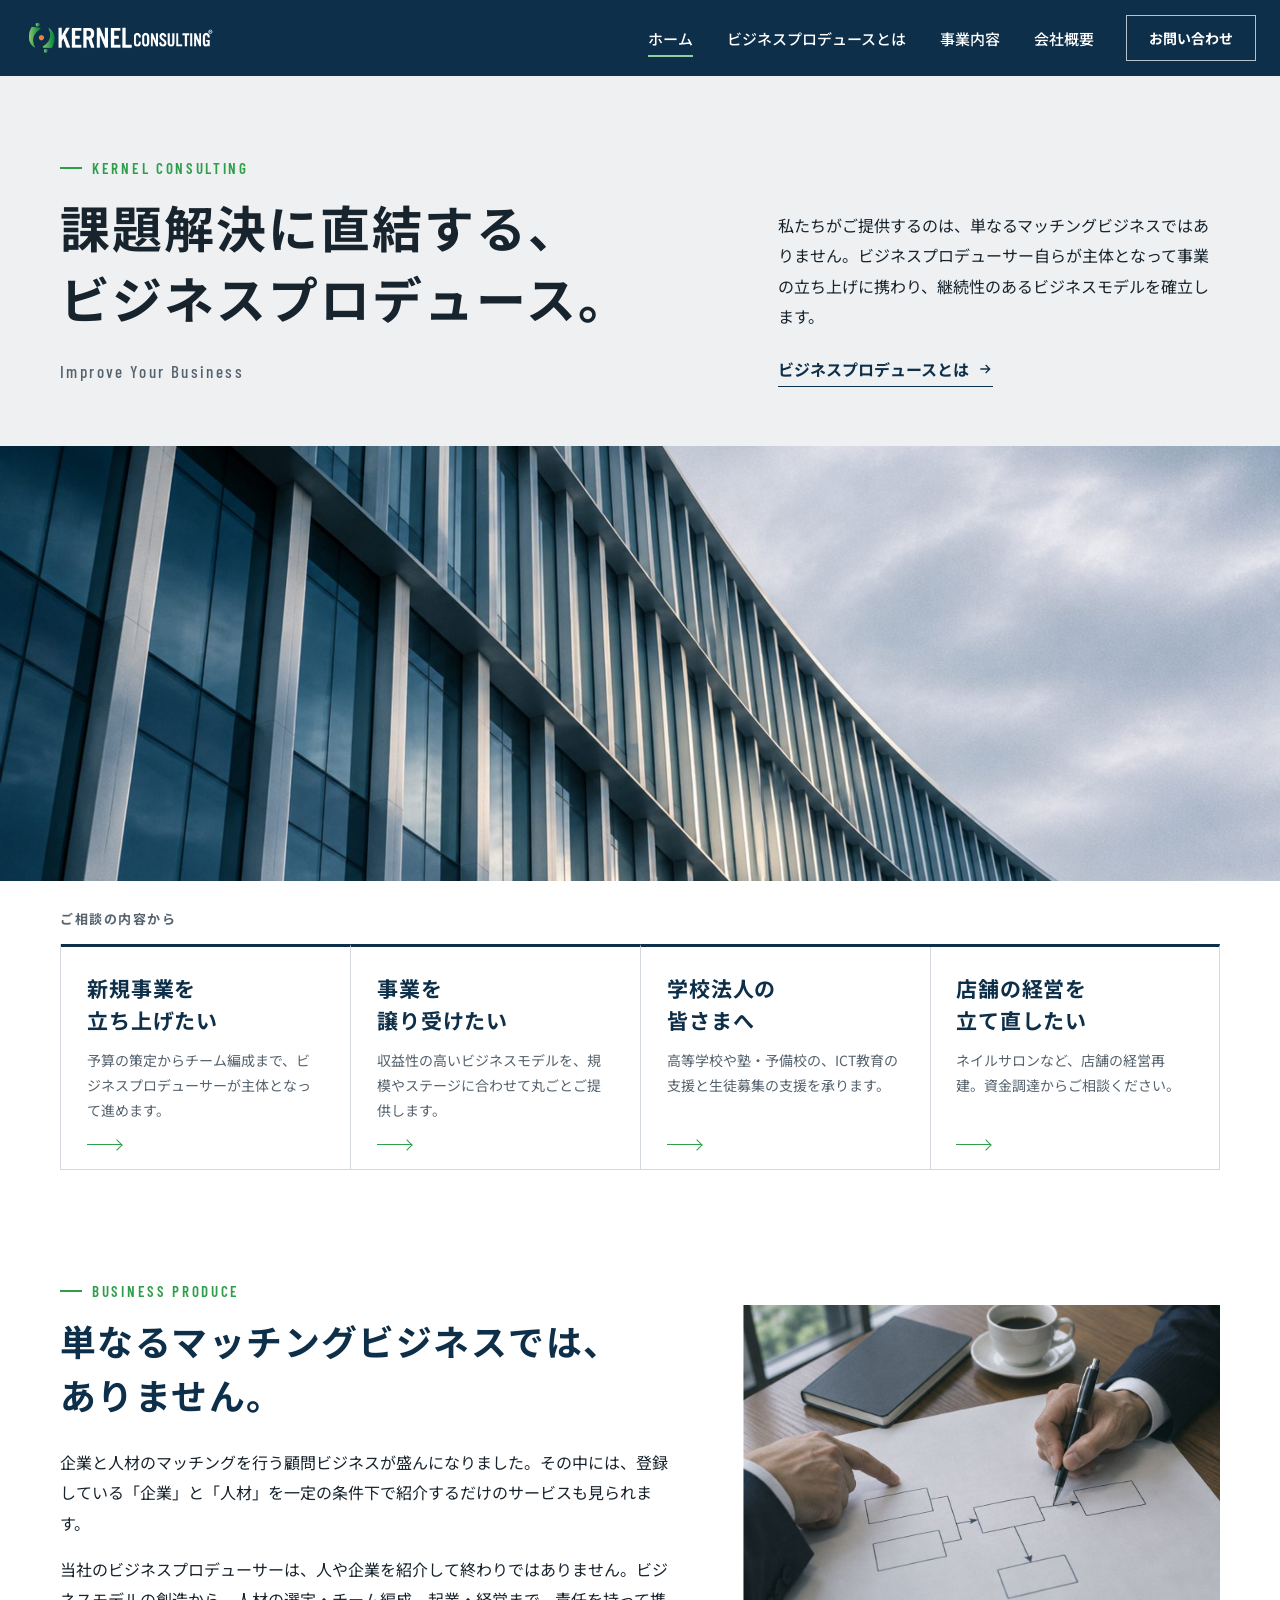
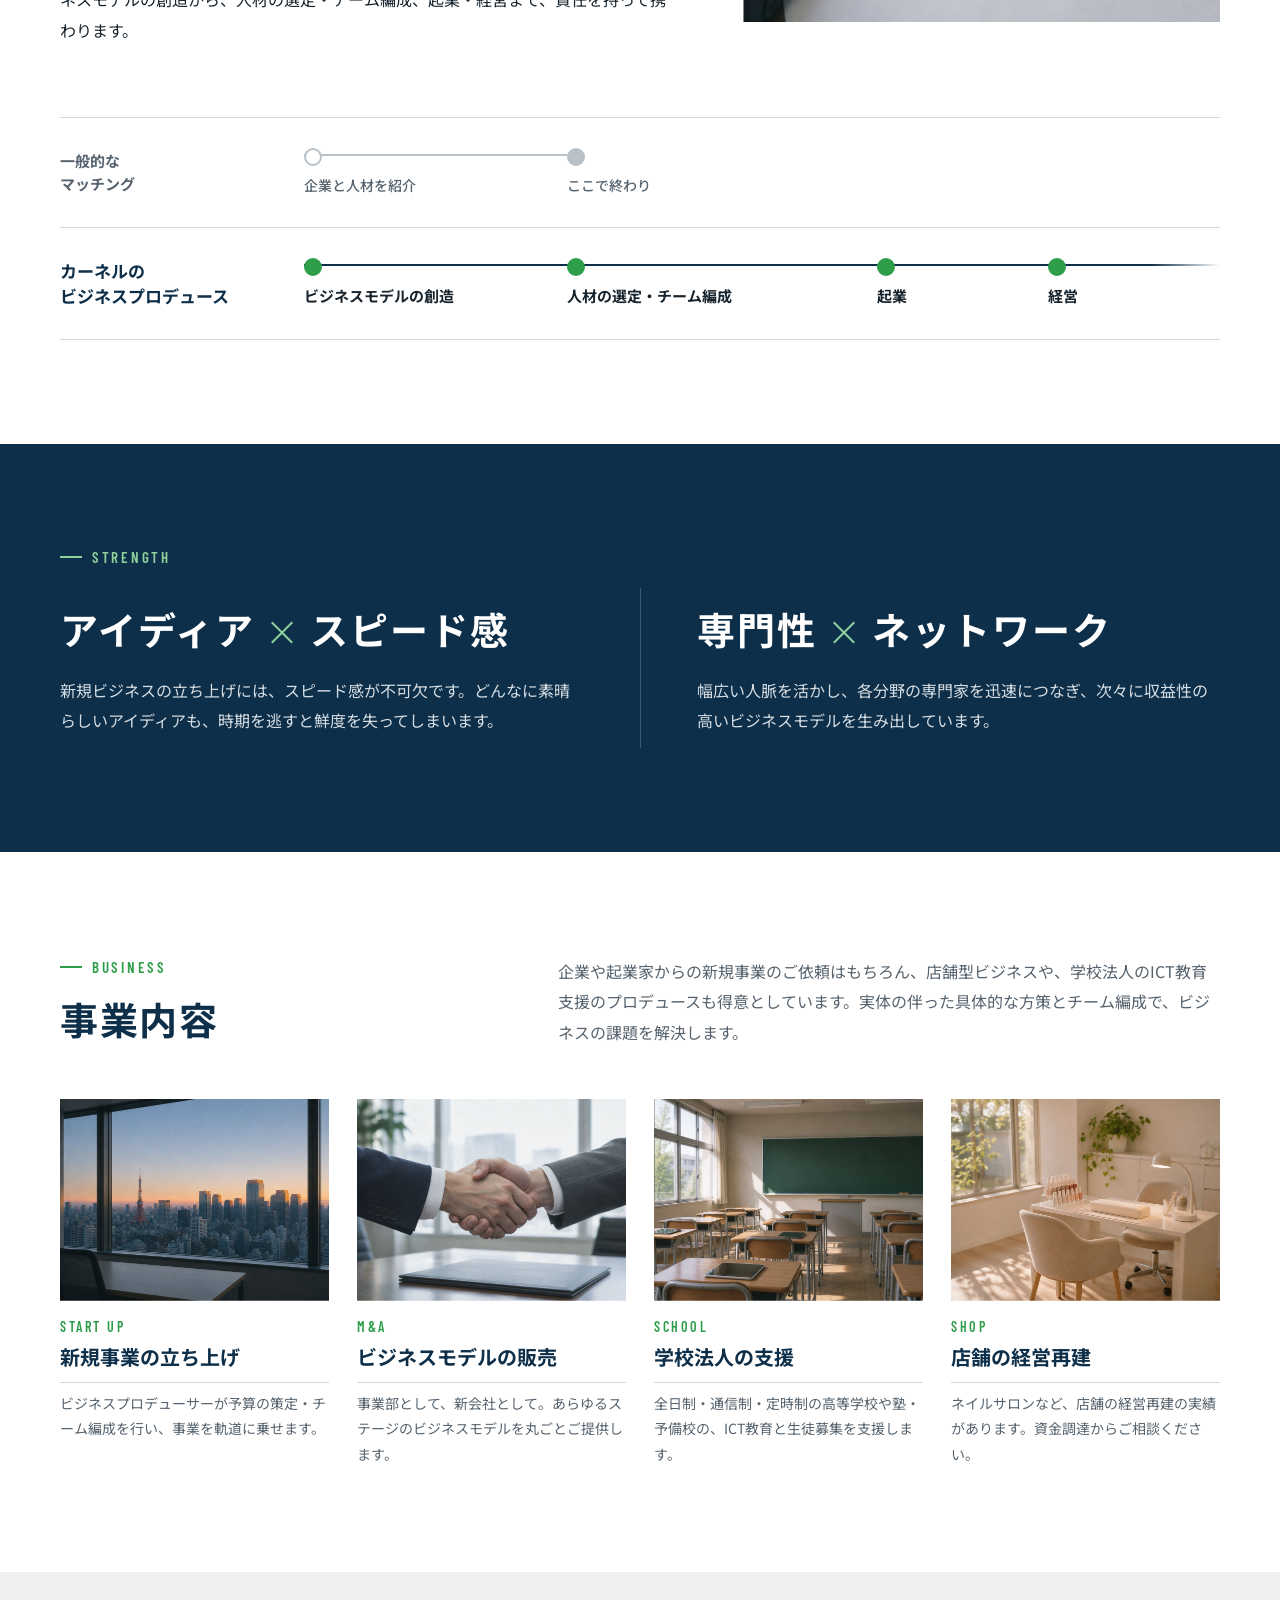
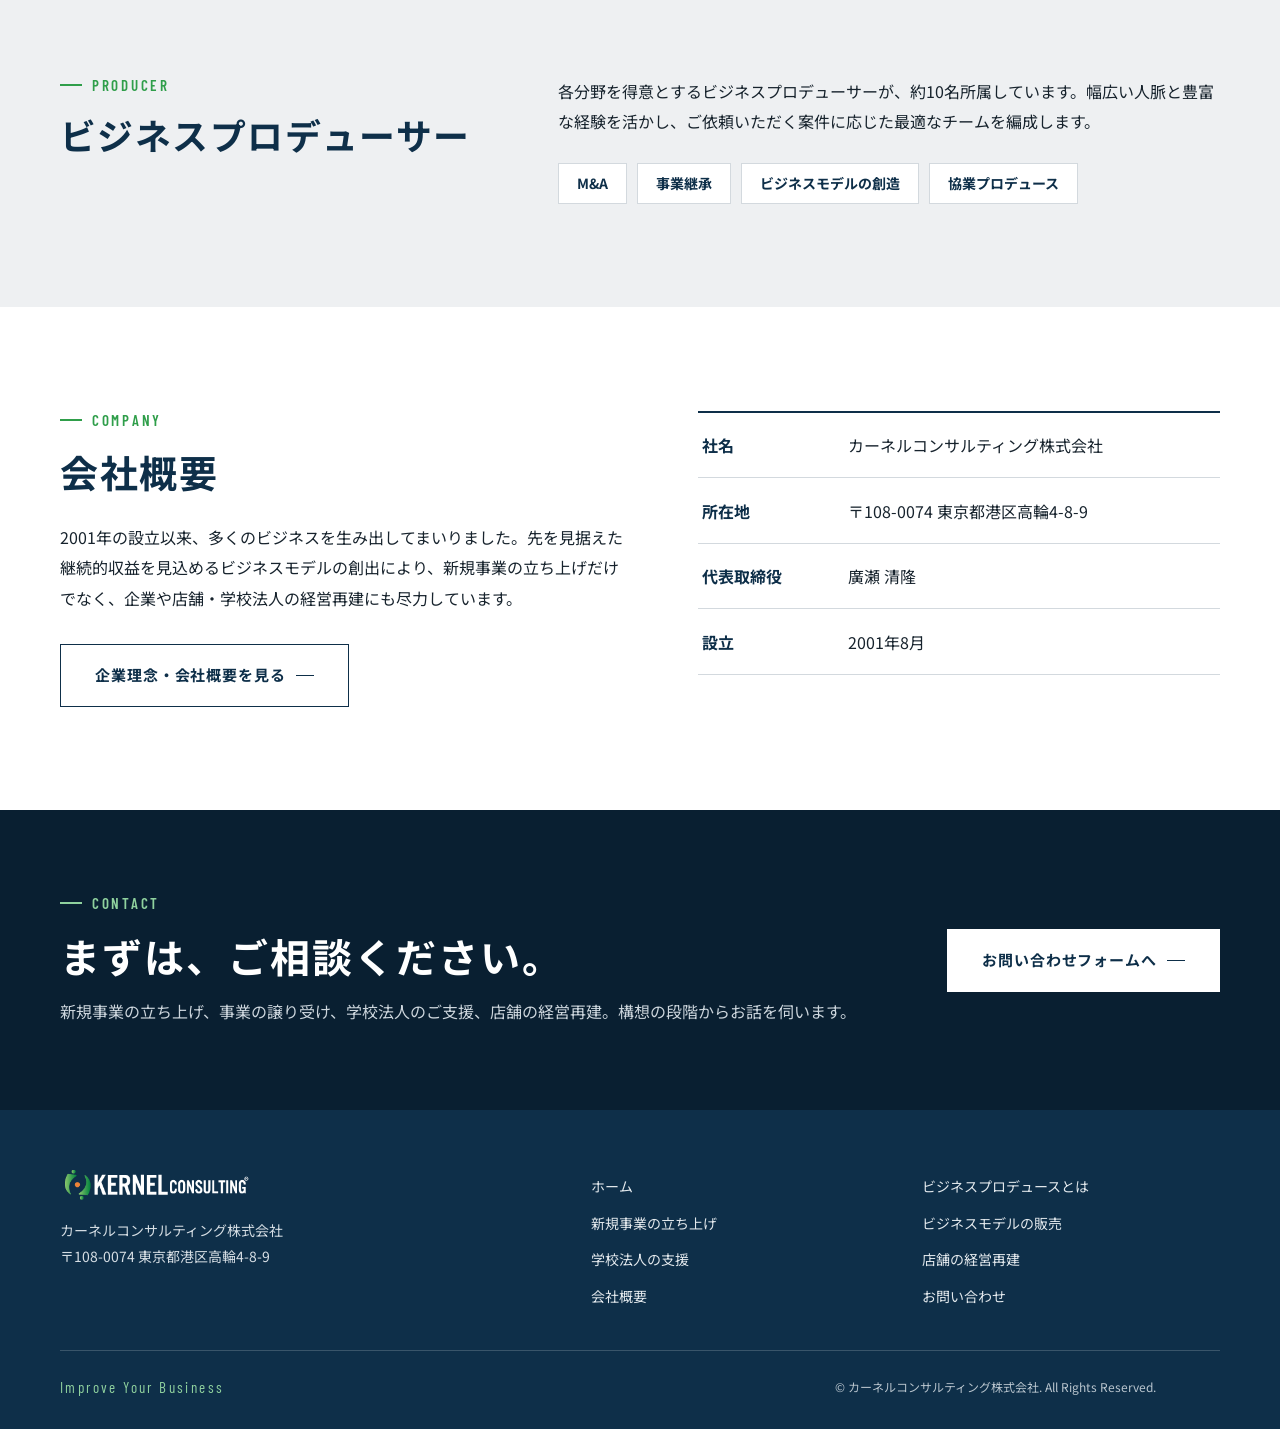
==== index.html @ 7b181b77 "試作の帯を外し、書体をNoto Sans JPに。ヒーローの余白を詰め、動きを追加 - 最初の画面：文字が左右から順に入る／写真が幕のように開く - 見出し・カード・写真・図が、画面に入ったときに動い" ====
<!DOCTYPE html>
<html lang="ja">
<head>
<meta charset="UTF-8">
<meta name="viewport" content="width=device-width, initial-scale=1">
<meta name="robots" content="noindex, nofollow, noarchive">
<meta name="darkreader-lock">
<script>document.documentElement.className="js";</script>
<title>【試作】課題解決に直結するビジネスプロデュース｜カーネルコンサルティング株式会社</title>
<meta name="description" content="カーネルコンサルティング株式会社の公式サイト（確認用の試作版）。単なるマッチングではなく、ビジネスプロデューサー自らが事業の立ち上げに携わり、継続性のあるビジネスモデルを確立します。">
<link rel="icon" href="assets/img/favicon.ico">
<link rel="preconnect" href="https://fonts.googleapis.com">
<link rel="preconnect" href="https://fonts.gstatic.com" crossorigin>
<link rel="stylesheet" href="https://fonts.googleapis.com/css2?family=Barlow+Condensed:wght@500;600&family=Noto+Sans+JP:wght@400;500;700&display=swap">
<link rel="stylesheet" href="assets/css/style.css?v=202611050931">
</head>
<body id="top" class="home">

<header class="site-header" id="siteHeader">
	<div class="hd-inner">
		<a href="index.html" class="brand"><img src="assets/img/logo.png" width="383" height="50" alt="カーネルコンサルティング株式会社"></a>
		<nav class="g-nav" aria-label="メインメニュー">
			<ul>
				<li><a href="index.html" aria-current="page">ホーム</a></li>
				<li><a href="index.html#about">ビジネスプロデュースとは</a></li>
				<li><a href="business.html">事業内容</a></li>
				<li><a href="company.html">会社概要</a></li>
			</ul>
		</nav>
		<a href="contact.html" class="hd-cta">お問い合わせ</a>
		<button class="menu-btn" id="menuBtn" type="button" aria-label="メニューを開く" aria-expanded="false" aria-controls="mobileMenu"><span></span><span></span><span></span></button>
	</div>
</header>

<div class="mobile-menu" id="mobileMenu" hidden>
	<ul>
		<li><a href="index.html">ホーム</a></li>
		<li><a href="index.html#about">ビジネスプロデュースとは</a></li>
		<li><a href="business.html">事業内容</a></li>
		<li><a href="company.html">会社概要</a></li>
		<li><a href="contact.html" class="mm-cta">お問い合わせ</a></li>
	</ul>
</div>

<main>
<section class="hero" id="hero">
	<div class="inner hero-grid">
		<div class="hero-main">
			<p class="eyebrow fx from-l" style="--d:.1s">KERNEL CONSULTING</p>
			<h1><span class="fx from-l" style="--d:.35s">課題解決に直結する、</span><span class="fx from-r" style="--d:.85s">ビジネスプロデュース。</span></h1>
			<p class="hero-en fx from-l" style="--d:1.45s">Improve Your Business</p>
		</div>
		<div class="hero-side">
			<p class="fx from-r" style="--d:1.7s">私たちがご提供するのは、単なるマッチングビジネスではありません。ビジネスプロデューサー自らが主体となって事業の立ち上げに携わり、継続性のあるビジネスモデルを確立します。</p>
			<a href="#about" class="text-link fx from-r" style="--d:2.05s">ビジネスプロデュースとは<svg viewBox="0 0 24 24" width="16" height="16" aria-hidden="true"><path d="M5 12h14M13 6l6 6-6 6" fill="none" stroke="currentColor" stroke-width="2"/></svg></a>
		</div>
	</div>
	<div class="hero-photo"><img src="assets/img/hero.jpg?v=202611050931" alt="" width="1920" height="1080"></div>
</section>

<section class="entries" aria-label="ご相談の内容から探す">
	<div class="inner">
		<p class="entries-lead">ご相談の内容から</p>
		<ul class="entry-list">
			<li><a href="business.html#startup">
				<span class="entry-t">新規事業を<br>立ち上げたい</span>
				<span class="entry-d">予算の策定からチーム編成まで、ビジネスプロデューサーが主体となって進めます。</span>
				<span class="entry-ar" aria-hidden="true"></span>
			</a></li>
			<li><a href="business.html#ma">
				<span class="entry-t">事業を<br>譲り受けたい</span>
				<span class="entry-d">収益性の高いビジネスモデルを、規模やステージに合わせて丸ごとご提供します。</span>
				<span class="entry-ar" aria-hidden="true"></span>
			</a></li>
			<li><a href="business.html#school">
				<span class="entry-t">学校法人の<br>皆さまへ</span>
				<span class="entry-d">高等学校や塾・予備校の、ICT教育の支援と生徒募集の支援を承ります。</span>
				<span class="entry-ar" aria-hidden="true"></span>
			</a></li>
			<li><a href="business.html#shop">
				<span class="entry-t">店舗の経営を<br>立て直したい</span>
				<span class="entry-d">ネイルサロンなど、店舗の経営再建。資金調達からご相談ください。</span>
				<span class="entry-ar" aria-hidden="true"></span>
			</a></li>
		</ul>
	</div>
</section>

<section class="about sec" id="about">
	<div class="inner">
		<div class="about-grid">
			<div class="about-text">
				<p class="eyebrow">BUSINESS PRODUCE</p>
				<h2><span>単なるマッチングビジネスでは、</span><span>ありません。</span></h2>
				<p>企業と人材のマッチングを行う顧問ビジネスが盛んになりました。その中には、登録している「企業」と「人材」を一定の条件下で紹介するだけのサービスも見られます。</p>
				<p>当社のビジネスプロデューサーは、人や企業を紹介して終わりではありません。ビジネスモデルの創造から、人材の選定・チーム編成、起業・経営まで、責任を持って携わります。</p>
			</div>
			<div class="about-photo"><img src="assets/img/about.jpg?v=202611050931" alt="" width="1200" height="800" loading="lazy"></div>
		</div>

		<div class="flow" role="img" aria-label="一般的なマッチングは紹介して終わり。カーネルコンサルティングのビジネスプロデュースは、ビジネスモデルの創造、人材の選定・チーム編成、起業、経営まで携わります。">
			<div class="flow-row is-short">
				<p class="flow-name">一般的な<br>マッチング</p>
				<ol class="flow-steps">
					<li><span>企業と人材を紹介</span></li>
					<li class="end"><span>ここで終わり</span></li>
				</ol>
			</div>
			<div class="flow-row is-full">
				<p class="flow-name">カーネルの<br>ビジネスプロデュース</p>
				<ol class="flow-steps">
					<li><span>ビジネスモデルの創造</span></li>
					<li><span>人材の選定・チーム編成</span></li>
					<li><span>起業</span></li>
					<li><span>経営</span></li>
				</ol>
			</div>
		</div>
	</div>
</section>

<section class="strength sec" id="strength">
	<div class="inner">
		<p class="eyebrow on-dark">STRENGTH</p>
		<h2 class="sr-only">強み</h2>
		<div class="pair-list">
			<div class="pair">
				<h3><span>アイディア</span><i class="x" aria-label="かける"></i><span>スピード感</span></h3>
				<p>新規ビジネスの立ち上げには、スピード感が不可欠です。どんなに素晴らしいアイディアも、時期を逃すと鮮度を失ってしまいます。</p>
			</div>
			<div class="pair">
				<h3><span>専門性</span><i class="x" aria-label="かける"></i><span>ネットワーク</span></h3>
				<p>幅広い人脈を活かし、各分野の専門家を迅速につなぎ、次々に収益性の高いビジネスモデルを生み出しています。</p>
			</div>
		</div>
	</div>
</section>

<section class="biz sec" id="business">
	<div class="inner">
		<div class="sec-head">
			<div>
				<p class="eyebrow">BUSINESS</p>
				<h2>事業内容</h2>
			</div>
			<p class="sec-lead">企業や起業家からの新規事業のご依頼はもちろん、店舗型ビジネスや、学校法人のICT教育支援のプロデュースも得意としています。実体の伴った具体的な方策とチーム編成で、ビジネスの課題を解決します。</p>
		</div>
		<ul class="biz-list">
			<li><a href="business.html#startup">
				<span class="biz-img"><img src="assets/img/biz-startup.jpg?v=202611050931" alt="" width="900" height="600" loading="lazy"></span>
				<span class="biz-en">START UP</span>
				<span class="biz-t">新規事業の立ち上げ</span>
				<span class="biz-d">ビジネスプロデューサーが予算の策定・チーム編成を行い、事業を軌道に乗せます。</span>
			</a></li>
			<li><a href="business.html#ma">
				<span class="biz-img"><img src="assets/img/biz-ma.jpg?v=202611050931" alt="" width="900" height="600" loading="lazy"></span>
				<span class="biz-en">M&amp;A</span>
				<span class="biz-t">ビジネスモデルの販売</span>
				<span class="biz-d">事業部として、新会社として。あらゆるステージのビジネスモデルを丸ごとご提供します。</span>
			</a></li>
			<li><a href="business.html#school">
				<span class="biz-img"><img src="assets/img/biz-school.jpg?v=202611050931" alt="" width="900" height="600" loading="lazy"></span>
				<span class="biz-en">SCHOOL</span>
				<span class="biz-t">学校法人の支援</span>
				<span class="biz-d">全日制・通信制・定時制の高等学校や塾・予備校の、ICT教育と生徒募集を支援します。</span>
			</a></li>
			<li><a href="business.html#shop">
				<span class="biz-img"><img src="assets/img/biz-shop.jpg?v=202611050931" alt="" width="900" height="600" loading="lazy"></span>
				<span class="biz-en">SHOP</span>
				<span class="biz-t">店舗の経営再建</span>
				<span class="biz-d">ネイルサロンなど、店舗の経営再建の実績があります。資金調達からご相談ください。</span>
			</a></li>
		</ul>
	</div>
</section>

<section class="producer sec" id="producer">
	<div class="inner producer-grid">
		<div>
			<p class="eyebrow">PRODUCER</p>
			<h2>ビジネスプロデューサー</h2>
		</div>
		<div>
			<p>各分野を得意とするビジネスプロデューサーが、約10名所属しています。幅広い人脈と豊富な経験を活かし、ご依頼いただく案件に応じた最適なチームを編成します。</p>
			<ul class="field-list">
				<li>M&amp;A</li>
				<li>事業継承</li>
				<li>ビジネスモデルの創造</li>
				<li>協業プロデュース</li>
			</ul>
		</div>
	</div>
</section>

<section class="outline sec" id="company">
	<div class="inner outline-grid">
		<div>
			<p class="eyebrow">COMPANY</p>
			<h2>会社概要</h2>
			<p>2001年の設立以来、多くのビジネスを生み出してまいりました。先を見据えた継続的収益を見込めるビジネスモデルの創出により、新規事業の立ち上げだけでなく、企業や店舗・学校法人の経営再建にも尽力しています。</p>
			<a href="company.html" class="btn btn-line">企業理念・会社概要を見る</a>
		</div>
		<dl class="mini-table">
			<div><dt>社名</dt><dd><span class="nb">カーネルコンサルティング</span><span class="nb">株式会社</span></dd></div>
			<div><dt>所在地</dt><dd><span class="nb">〒108-0074&nbsp;</span><span class="nb">東京都港区高輪4-8-9</span></dd></div>
			<div><dt>代表取締役</dt><dd>廣瀬 清隆</dd></div>
			<div><dt>設立</dt><dd>2001年8月</dd></div>
		</dl>
	</div>
</section>

<section class="cta">
	<div class="inner cta-grid">
		<div>
			<p class="eyebrow on-dark">CONTACT</p>
			<h2>まずは、ご相談ください。</h2>
			<p>新規事業の立ち上げ、事業の譲り受け、学校法人のご支援、店舗の経営再建。構想の段階からお話を伺います。</p>
		</div>
		<a href="contact.html" class="btn btn-white">お問い合わせフォームへ</a>
	</div>
</section>

</main>

<footer class="site-footer">
	<div class="inner">
		<div class="ft-top">
			<div class="ft-brand">
				<img src="assets/img/logo.png" width="383" height="50" alt="カーネルコンサルティング株式会社">
				<p>カーネルコンサルティング株式会社<br>〒108-0074 東京都港区高輪4-8-9</p>
			</div>
			<ul class="ft-nav">
				<li><a href="index.html">ホーム</a></li>
				<li><a href="index.html#about">ビジネスプロデュースとは</a></li>
				<li><a href="business.html#startup">新規事業の立ち上げ</a></li>
				<li><a href="business.html#ma">ビジネスモデルの販売</a></li>
				<li><a href="business.html#school">学校法人の支援</a></li>
				<li><a href="business.html#shop">店舗の経営再建</a></li>
				<li><a href="company.html">会社概要</a></li>
				<li><a href="contact.html">お問い合わせ</a></li>
			</ul>
		</div>
		<div class="ft-bottom">
			<p class="ft-tagline">Improve Your Business</p>
			<p class="copy">&copy; カーネルコンサルティング株式会社. All Rights Reserved.</p>
		</div>
	</div>
</footer>

<a href="#top" class="to-top" id="toTop" aria-label="ページの先頭へ"><svg viewBox="0 0 24 24" width="18" height="18" aria-hidden="true"><path d="M5 15l7-7 7 7" fill="none" stroke="currentColor" stroke-width="2"/></svg></a>
<script src="assets/js/main.js?v=202611050931"></script>
</body>
</html>
---- assets/css/style.css ----
/* カーネルコンサルティング HP試作 2026-11-05
   見た目の手本：経営共創基盤（紺のヘッダー・薄いグレーの地・大きな一文・建物の写真）
   色：紺＝今のサイトのメニューの色 #0e2f49／緑＝ロゴの渦／ベージュ＝今のサイトの選択中の色 */
:root {
	--navy: #0e2f49;
	--navy-deep: #091f31;
	--ink: #17232d;
	--mute: #56636e;
	--ground: #eef0f2;
	--paper: #ffffff;
	--line: #d3d9de;
	--green: #2f9e4a;
	--green-soft: #8fd19e;
	--beige: #ab987a;
	--jp: "Noto Sans JP", "Hiragino Kaku Gothic ProN", "Yu Gothic", "Meiryo", sans-serif;
	--en: "Barlow Condensed", "Arial Narrow", sans-serif;
	--w: 1160px;
	--hd: 76px;
}
* { box-sizing: border-box; }
html { scroll-behavior: smooth; scroll-padding-top: calc(var(--hd) + 16px); -webkit-text-size-adjust: 100%; }
body { margin: 0; font-family: var(--jp); color: var(--ink); background: var(--paper); font-size: 16px; line-height: 1.9; -webkit-font-smoothing: antialiased; }
img { max-width: 100%; height: auto; display: block; }
a { color: inherit; }
h1, h2, h3, p, ul, ol, dl, dd, figure { margin: 0; }
ul, ol { padding: 0; list-style: none; }
.inner { width: min(var(--w), 100% - 48px); margin-inline: auto; }
.inner.narrow { width: min(820px, 100% - 48px); }
.sr-only { position: absolute; width: 1px; height: 1px; overflow: hidden; clip-path: inset(50%); white-space: nowrap; }
:focus-visible { outline: 3px solid var(--green); outline-offset: 3px; }

/* ヘッダー */
.site-header { position: sticky; top: 0; z-index: 50; background: var(--navy); color: #fff; transition: box-shadow .3s; }
.site-header.scrolled { box-shadow: 0 6px 24px rgba(9, 31, 49, .28); }
.hd-inner { width: min(1320px, 100% - 48px); margin-inline: auto; height: var(--hd); display: flex; align-items: center; gap: 32px; transition: height .3s; }
.site-header.scrolled .hd-inner { height: calc(var(--hd) - 12px); }
.brand img { height: 30px; width: auto; }
.g-nav { margin-left: auto; }
.g-nav ul { display: flex; gap: 34px; }
.g-nav a { text-decoration: none; font-weight: 500; font-size: 15px; padding: 8px 0; position: relative; }
.g-nav a::after { content: ""; position: absolute; left: 0; right: 0; bottom: 0; height: 2px; background: var(--green-soft); transform: scaleX(0); transform-origin: left; transition: transform .25s; }
.g-nav a:hover::after, .g-nav a[aria-current]::after { transform: scaleX(1); }
.hd-cta { text-decoration: none; font-weight: 700; font-size: 14px; border: 1px solid rgba(255,255,255,.7); padding: 9px 22px; transition: background .2s, color .2s; }
.hd-cta:hover, .hd-cta[aria-current] { background: #fff; color: var(--navy); }
.menu-btn { display: none; width: 44px; height: 44px; background: none; border: 0; padding: 12px 10px; cursor: pointer; margin-left: auto; }
.menu-btn span { display: block; height: 2px; background: #fff; margin: 5px 0; transition: transform .25s, opacity .25s; }
.menu-btn[aria-expanded="true"] span:nth-child(1) { transform: translateY(7px) rotate(45deg); }
.menu-btn[aria-expanded="true"] span:nth-child(2) { opacity: 0; }
.menu-btn[aria-expanded="true"] span:nth-child(3) { transform: translateY(-7px) rotate(-45deg); }
.mobile-menu { position: fixed; inset: 0; top: 0; z-index: 40; background: var(--navy-deep); color: #fff; padding: calc(var(--hd) + 28px) 28px 40px; overflow: auto; }
.mobile-menu a { display: block; text-decoration: none; font-size: 18px; font-weight: 500; padding: 18px 0; border-bottom: 1px solid rgba(255,255,255,.16); }
.mobile-menu .mm-cta { margin-top: 28px; border: 1px solid #fff; text-align: center; font-weight: 700; }

/* 共通の部品 */
.eyebrow { font-family: var(--en); font-weight: 600; font-size: 15px; letter-spacing: .18em; color: var(--green); line-height: 1.2; margin-bottom: 14px; display: flex; align-items: center; gap: 10px; }
.eyebrow::before { content: ""; width: 22px; height: 2px; background: currentColor; }
.eyebrow.on-dark { color: var(--green-soft); }
.sec { padding: 104px 0; }
.sec.alt { background: var(--ground); }
.sec h2 { font-size: clamp(26px, 3.1vw, 38px); line-height: 1.5; font-weight: 700; letter-spacing: .04em; color: var(--navy); }
.btn { display: inline-flex; align-items: center; justify-content: center; gap: 10px; text-decoration: none; font-weight: 700; font-size: 15px; padding: 16px 34px; border: 1px solid var(--navy); cursor: pointer; font-family: inherit; letter-spacing: .06em; transition: background .2s, color .2s; }
.btn::after { content: ""; width: 18px; height: 1px; background: currentColor; transition: width .25s; }
.btn:hover::after { width: 32px; }
.btn-line { color: var(--navy); background: transparent; }
.btn-line:hover { background: var(--navy); color: #fff; }
.btn-navy { color: #fff; background: var(--navy); }
.btn-navy:hover { background: var(--navy-deep); }
.btn-white { color: var(--navy); background: #fff; border-color: #fff; }
.btn-white:hover { background: transparent; color: #fff; }
.text-link { display: inline-flex; align-items: center; gap: 8px; font-weight: 700; color: var(--navy); text-decoration: none; border-bottom: 1px solid var(--navy); padding-bottom: 2px; }
.text-link svg { transition: transform .2s; }
.text-link:hover svg { transform: translateX(4px); }
/* 「×」＝今のサイトの言い方（アイディア×スピード感 など）を、そのまま印にする */
.x { display: inline-block; width: .62em; height: .62em; position: relative; margin: 0 .42em; vertical-align: .02em; }
.x::before, .x::after { content: ""; position: absolute; left: 50%; top: -12%; width: 2px; height: 124%; background: var(--green); margin-left: -1px; }
.x::before { transform: rotate(45deg); }
.x::after { transform: rotate(-45deg); }

/* 最初の画面 */
.hero { background: var(--ground); padding-top: clamp(40px, 6.5vw, 93px); overflow-x: clip; }
.hero-grid { display: grid; grid-template-columns: 1.5fr 1fr; gap: 56px; align-items: end; padding-bottom: clamp(32px, 4.6vw, 67px); }
.hero h1 { font-size: clamp(30px, 3.9vw, 56px); line-height: 1.42; font-weight: 700; letter-spacing: .04em; color: var(--ink); }
.hero h1 span { display: block; white-space: nowrap; }
.hero-en { font-family: var(--en); font-weight: 500; font-size: 17px; letter-spacing: .14em; color: var(--mute); margin-top: 22px; }
.hero-side p { font-size: 16px; margin-bottom: 22px; }
.hero-photo { height: clamp(220px, 34vw, 440px); overflow: hidden; }
.hero-photo img { width: 100%; height: 100%; object-fit: cover; object-position: 50% 40%; animation: kenburns 26s ease-in-out infinite alternate; }
@keyframes kenburns { from { transform: scale(1); } to { transform: scale(1.09) translate(-1.2%, -1%); } }

/* 相手別の入口 */
.entries { background: var(--paper); padding: 0 0 8px; }
.entries .inner { position: relative; }
.entries-lead { font-size: 13px; font-weight: 700; letter-spacing: .12em; color: var(--mute); padding: 26px 0 12px; }
.entry-list { display: grid; grid-template-columns: repeat(4, 1fr); border-left: 1px solid var(--line); }
.entry-list a { display: flex; flex-direction: column; height: 100%; text-decoration: none; padding: 26px 26px 24px; border-right: 1px solid var(--line); border-top: 3px solid var(--navy); border-bottom: 1px solid var(--line); transition: background .2s, color .2s; }
.entry-t { font-size: 21px; font-weight: 700; line-height: 1.5; color: var(--navy); letter-spacing: .04em; }
.entry-d { font-size: 14px; line-height: 1.8; color: var(--mute); margin-top: 12px; flex: 1; }
.entry-ar { width: 34px; height: 1px; background: var(--green); margin-top: 20px; position: relative; transition: width .25s; }
.entry-ar::after { content: ""; position: absolute; right: 0; top: -3px; width: 7px; height: 7px; border-top: 1px solid var(--green); border-right: 1px solid var(--green); transform: rotate(45deg); }
.entry-list a:hover { background: var(--navy); }
.entry-list a:hover .entry-t { color: #fff; }
.entry-list a:hover .entry-d { color: #cdd6dd; }
.entry-list a:hover .entry-ar { width: 56px; background: var(--green-soft); }
.entry-list a:hover .entry-ar::after { border-color: var(--green-soft); }

/* ビジネスプロデュースとは */
.about-grid { display: grid; grid-template-columns: 1.3fr 1fr; gap: 64px; align-items: center; }
.about-text h2 { margin-bottom: 26px; font-size: clamp(24px, 2.8vw, 36px); }
.about-text h2 span { display: block; white-space: nowrap; }
.about-text p + p { margin-top: 16px; }
.about-photo img { width: 100%; aspect-ratio: 3/2; object-fit: cover; }
.flow { margin-top: 72px; border-top: 1px solid var(--line); }
.flow-row { display: grid; grid-template-columns: 220px 1fr; gap: 24px; align-items: center; padding: 30px 0; border-bottom: 1px solid var(--line); }
.flow-name { font-weight: 700; line-height: 1.5; font-size: 15px; color: var(--mute); }
.is-full .flow-name { color: var(--navy); font-size: 17px; }
.flow-steps { display: grid; grid-template-columns: 1.15fr 1.35fr .75fr .75fr; }
.flow-steps li { position: relative; padding-top: 26px; font-size: 14px; font-weight: 500; color: var(--mute); line-height: 1.6; }
.flow-steps li::before { content: ""; position: absolute; left: 0; right: 0; top: 6px; height: 2px; background: #b9c1c8; }
.flow-steps li::after { content: ""; position: absolute; left: 0; top: 0; width: 14px; height: 14px; border-radius: 50%; background: #fff; border: 2px solid #b9c1c8; }
.flow-steps li.end::before { display: none; }
.flow-steps li.end::after { background: #b9c1c8; }
.is-full .flow-steps li { color: var(--ink); font-weight: 700; font-size: 15px; }
.is-full .flow-steps li::before { background: var(--navy); }
.is-full .flow-steps li::after { border-color: var(--green); background: var(--green); }
.is-full .flow-steps li:last-child::before { background: linear-gradient(90deg, var(--navy) 60%, transparent); }
.flow-steps span { display: block; padding-right: 14px; white-space: nowrap; }

/* 強み */
.strength { background: var(--navy); color: #fff; }
.pair-list { display: grid; grid-template-columns: 1fr 1fr; gap: 0; margin-top: 22px; }
.pair { padding: 12px 56px 12px 0; }
.pair + .pair { padding: 12px 0 12px 56px; border-left: 1px solid rgba(255,255,255,.2); }
.pair h3 { font-size: clamp(25px, 3vw, 38px); font-weight: 700; line-height: 1.5; letter-spacing: .05em; margin-bottom: 18px; }
.pair h3 span { white-space: nowrap; }
.strength .x::before, .strength .x::after { background: var(--green-soft); }
.pair p { color: #d6dee4; }

/* 事業内容（トップ） */
.sec-head { display: grid; grid-template-columns: 1fr 1.5fr; gap: 56px; align-items: end; margin-bottom: 52px; }
.sec-lead { color: var(--mute); }
.biz-list { display: grid; grid-template-columns: repeat(4, 1fr); gap: 28px; }
.biz-list a { display: block; text-decoration: none; }
.biz-img { display: block; overflow: hidden; margin-bottom: 18px; }
.biz-img img { width: 100%; aspect-ratio: 4/3; object-fit: cover; transition: transform .6s; }
.biz-list a:hover .biz-img img { transform: scale(1.06); transition: transform .6s; }
.biz-list a:hover .biz-t { border-bottom-color: var(--green); }
.biz-en { display: block; font-family: var(--en); font-weight: 600; font-size: 14px; letter-spacing: .18em; color: var(--green); line-height: 1.2; }
.biz-t { display: block; font-size: 20px; font-weight: 700; color: var(--navy); line-height: 1.5; margin: 6px 0 8px; padding-bottom: 10px; border-bottom: 1px solid var(--line); transition: border-color .3s; }
.biz-d { display: block; font-size: 14px; line-height: 1.85; color: var(--mute); }

/* ビジネスプロデューサー */
.producer { background: var(--ground); }
.producer-grid { display: grid; grid-template-columns: 1fr 1.5fr; gap: 56px; align-items: start; }
.producer h2 { white-space: nowrap; font-size: clamp(24px, 2.8vw, 36px); }
.field-list { display: flex; flex-wrap: wrap; gap: 10px; margin-top: 26px; }
.field-list li { background: #fff; border: 1px solid var(--line); padding: 6px 18px; font-weight: 700; font-size: 14px; color: var(--navy); }

/* 会社概要（トップ） */
.outline-grid { display: grid; grid-template-columns: 1.1fr 1fr; gap: 64px; align-items: start; }
.outline h2 { margin-bottom: 22px; }
.outline .btn { margin-top: 30px; }
.mini-table, .co-table { border-top: 2px solid var(--navy); }
.mini-table > div, .co-table > div { display: grid; grid-template-columns: 130px 1fr; gap: 16px; padding: 17px 4px; border-bottom: 1px solid var(--line); }
.mini-table dt, .co-table dt { font-weight: 700; color: var(--navy); }
.nb { display: inline-block; }
.co-table > div { grid-template-columns: 180px 1fr; padding: 22px 8px; }

/* ご相談の帯 */
.cta { background: var(--navy-deep); color: #fff; padding: 84px 0; }
.cta-grid { display: grid; grid-template-columns: 1fr auto; gap: 40px; align-items: center; }
.cta h2 { font-size: clamp(26px, 3.2vw, 40px); line-height: 1.5; font-weight: 700; letter-spacing: .05em; margin-bottom: 10px; }
.cta p:not(.eyebrow) { color: #cdd6dd; }

/* フッター */
.site-footer { background: var(--navy); color: #fff; padding: 60px 0 28px; }
.ft-top { display: grid; grid-template-columns: 1fr 1.3fr; gap: 48px; padding-bottom: 40px; border-bottom: 1px solid rgba(255,255,255,.18); }
.ft-brand img { height: 30px; width: auto; margin-bottom: 18px; }
.ft-brand p { font-size: 14px; color: #d6dee4; line-height: 1.8; }
.ft-nav { display: grid; grid-template-columns: 1fr 1fr; gap: 6px 32px; align-content: start; }
.ft-nav a { text-decoration: none; font-size: 14px; color: #e3e9ed; }
.ft-nav a:hover { text-decoration: underline; }
.ft-bottom { display: flex; justify-content: space-between; align-items: center; gap: 16px; padding: 22px 64px 0 0; flex-wrap: wrap; }
.ft-tagline { font-family: var(--en); letter-spacing: .16em; font-size: 15px; color: var(--green-soft); }
.copy { font-size: 12px; color: #b9c5ce; }
.to-top { position: fixed; right: 20px; bottom: 20px; width: 46px; height: 46px; background: var(--navy); color: #fff; border: 1px solid rgba(255,255,255,.5); display: grid; place-items: center; opacity: 0; pointer-events: none; transition: opacity .3s; z-index: 30; }
.to-top.show { opacity: 1; pointer-events: auto; }

/* 下層ページの見出し */
.page-head { background: var(--ground); padding: clamp(56px, 7vw, 96px) 0 clamp(44px, 5vw, 68px); border-bottom: 1px solid var(--line); }
.page-head h1 { font-size: clamp(30px, 4vw, 50px); line-height: 1.4; font-weight: 700; letter-spacing: .06em; }
.page-lead { margin-top: 18px; max-width: 46em; color: var(--mute); }
.page-anchors { display: flex; flex-wrap: wrap; gap: 10px; margin-top: 30px; }
.page-anchors a { display: block; background: #fff; border: 1px solid var(--line); border-bottom: 2px solid var(--navy); padding: 9px 20px; text-decoration: none; font-weight: 700; font-size: 14px; color: var(--navy); transition: background .2s, color .2s; }
.page-anchors a:hover { background: var(--navy); color: #fff; }

/* 事業内容ページ */
.svc-grid { display: grid; grid-template-columns: 1fr 1.15fr; gap: 64px; align-items: start; }
.svc-grid.rev .svc-photo { order: 2; }
.svc-photo { position: sticky; top: calc(var(--hd) + 32px); }
.svc-photo img { width: 100%; aspect-ratio: 3/2; object-fit: cover; }
.svc-text h2 { margin-bottom: 24px; }
.svc-text p + p { margin-top: 16px; }
.pair-h span { white-space: nowrap; }
.want { margin-top: 34px; background: #fff; border: 1px solid var(--line); border-top: 3px solid var(--navy); padding: 24px 28px 26px; }
.sec:not(.alt) .want { background: var(--ground); border-color: var(--ground); border-top-color: var(--navy); }
.want h3 { font-size: 16px; font-weight: 700; color: var(--navy); margin-bottom: 10px; }
.want ul li { position: relative; padding-left: 22px; line-height: 1.8; margin-top: 6px; }
.want ul li::before { content: ""; position: absolute; left: 2px; top: .78em; width: 10px; height: 2px; background: var(--green); }
.stage-list { display: grid; grid-template-columns: 1.15fr 1.4fr 1fr .9fr; margin-top: 8px; }
.stage-list li { position: relative; padding: 24px 10px 0 0; }
.stage-list li::before { content: ""; position: absolute; left: 0; right: 0; top: 6px; height: 2px; background: var(--navy); }
.stage-list li::after { content: ""; position: absolute; left: 0; top: 0; width: 14px; height: 14px; border-radius: 50%; background: var(--green); }
.stage-list b { display: block; font-size: 14px; color: var(--navy); line-height: 1.5; white-space: nowrap; }
.stage-list span { display: block; font-size: 12.5px; color: var(--mute); line-height: 1.6; }

/* 会社概要ページ */
.philosophy h2, #overview h2, #access h2 { margin-bottom: 28px; }
.big-quote { font-size: clamp(20px, 2.3vw, 27px); font-weight: 700; line-height: 1.75; color: var(--ink); padding-left: 22px; border-left: 3px solid var(--green); margin-bottom: 28px; }
.philosophy p + p { margin-top: 16px; }
.map { margin-top: 20px; border: 1px solid var(--line); }
.map iframe { display: block; width: 100%; height: 420px; border: 0; }

/* フォーム */
.form { display: grid; gap: 28px; }
.field { border: 0; padding: 0; margin: 0; min-width: 0; }
.field > label, .field > legend { display: block; font-weight: 700; color: var(--navy); margin-bottom: 8px; padding: 0; }
.req, .opt { display: inline-block; font-size: 12px; font-weight: 700; line-height: 1; padding: 4px 8px; margin-left: 10px; vertical-align: 2px; }
.req { background: var(--navy); color: #fff; }
.opt { background: var(--ground); color: var(--mute); }
.form input[type="text"], .form input[type="email"], .form input[type="tel"], .form textarea { width: 100%; font: inherit; color: var(--ink); background: #fff; border: 1px solid #aab4bc; border-radius: 0; padding: 13px 14px; line-height: 1.6; }
.form textarea { resize: vertical; }
.form input:focus, .form textarea:focus { outline: 3px solid rgba(47,158,74,.35); border-color: var(--green); }
.choices { display: flex; flex-wrap: wrap; gap: 10px; }
.chk { display: inline-flex; align-items: center; gap: 10px; cursor: pointer; }
.choices .chk { border: 1px solid #aab4bc; padding: 9px 16px; background: #fff; }
.choices .chk:has(input:checked) { border-color: var(--navy); background: var(--navy); color: #fff; }
.chk input { width: 18px; height: 18px; accent-color: var(--green); margin: 0; }
.consent { background: var(--ground); padding: 20px 24px; }
.consent p { font-size: 14px; margin-bottom: 10px; }
.consent .chk { font-weight: 700; }
.hp { position: absolute; left: -9999px; width: 1px; height: 1px; overflow: hidden; }
.form-msg { min-height: 1.9em; font-weight: 700; color: var(--navy); }
.form-msg.err { color: #b3261e; }
.form .btn { justify-self: start; min-width: 280px; }
.form .btn.sending { opacity: .6; pointer-events: none; }

/* ===== 動き =====
   .js は head の1行で付く（JSが動かないときは何も隠さない）。動き終わったら main.js がクラスを外す */
/* 最初の画面：文字が左右から順に入る */
.js .fx { opacity: 0; transition: opacity 1.2s ease var(--d, 0s), transform 1.4s cubic-bezier(.2, .7, .2, 1) var(--d, 0s); will-change: transform, opacity; }
.js .fx.from-l { transform: translateX(-90px); }
.js .fx.from-r { transform: translateX(90px); }
.js .hero.ready .fx { opacity: 1; transform: none; }
.js .hero-photo { clip-path: inset(0 100% 0 0); transition: clip-path 1.7s cubic-bezier(.7, 0, .2, 1) .5s; }
.js .hero.ready .hero-photo { clip-path: inset(0 0 0 0); }
/* 画面に入ったら出てくる：下から・左から・右から・少し大きくなりながら */
.js .reveal { opacity: 0; transform: translateY(30px); transition: opacity .9s ease var(--d, 0s), transform 1.1s cubic-bezier(.2, .7, .2, 1) var(--d, 0s); will-change: transform, opacity; }
.js .reveal.from-l { transform: translateX(-64px); }
.js .reveal.from-r { transform: translateX(64px); }
.js .reveal.zoom { transform: translateY(34px) scale(.93); }
.js .reveal.in { opacity: 1; transform: none; }
/* 写真：幕が開くように出て、ゆっくり元の大きさに戻る */
/* （隠すのは中の画像。外側の枠ごと隠すと「画面に入った」の検知が働かない） */
.about-photo, .svc-photo, .map { overflow: hidden; }
.js .wipe > img, .js .wipe > iframe { clip-path: inset(0 100% 0 0); transform: scale(1.2); transition: clip-path 1.2s cubic-bezier(.7, 0, .2, 1) var(--d, 0s), transform 1.9s cubic-bezier(.2, .7, .2, 1) var(--d, 0s); }
.js .wipe.in > img, .js .wipe.in > iframe { clip-path: inset(0 0 0 0); transform: none; }
/* 英字のラベル：線が伸びて、文字の間が締まる */
.js .eyebrow.watch { opacity: 0; letter-spacing: .5em; transition: opacity .8s ease, letter-spacing 1.1s cubic-bezier(.2, .7, .2, 1); }
.js .eyebrow.watch::before { width: 0; transition: width .9s cubic-bezier(.2, .7, .2, 1) .2s; }
.js .eyebrow.watch.in { opacity: 1; letter-spacing: .18em; }
.js .eyebrow.watch.in::before { width: 22px; }
/* 「×」：回りながら出る */
.js .reveal .x { transform: rotate(-135deg) scale(0); transition: transform .9s cubic-bezier(.3, 1.5, .5, 1) calc(var(--d, 0s) + .55s); }
.js .reveal.in .x { transform: none; }
/* 違いの図：線が左から順に伸び、丸がはじけて、言葉が出る */
.js .flow.watch .flow-name { opacity: 0; transform: translateX(-24px); transition: opacity .8s ease, transform .9s cubic-bezier(.2, .7, .2, 1); }
.js .flow.watch .is-full .flow-name { transition-delay: .7s; }
.js .flow.watch li::before { transform: scale(0); transform-origin: 0 0; transition: transform .6s ease calc(var(--i) * .32s + .45s); }
.js .flow.watch li::after { transform: scale(0); transition: transform .5s cubic-bezier(.3, 1.8, .5, 1) calc(var(--i) * .32s + .25s); }
.js .flow.watch li span { opacity: 0; transform: translateY(10px); transition: opacity .6s ease calc(var(--i) * .32s + .35s), transform .6s ease calc(var(--i) * .32s + .35s); }
.js .flow.watch.in .flow-name, .js .flow.watch.in li span { opacity: 1; transform: none; }
.js .flow.watch.in li::before, .js .flow.watch.in li::after { transform: none; }

@media (prefers-reduced-motion: reduce) {
	html { scroll-behavior: auto; }
	.js .fx, .js .reveal { opacity: 1; transform: none; transition: none; }
	.js .hero-photo { clip-path: none; transition: none; }
	.js .wipe > img, .js .wipe > iframe { clip-path: none; transform: none; transition: none; }
	.js .eyebrow.watch { opacity: 1; letter-spacing: .18em; transition: none; }
	.js .eyebrow.watch::before { width: 22px; transition: none; }
	.hero-photo img { animation: none; }
	.biz-img img { transition: none; }
}

/* タブレット以下 */
@media (max-width: 980px) {
	.g-nav, .hd-cta { display: none; }
	.menu-btn { display: block; }
	.hero-grid { grid-template-columns: 1fr; gap: 28px; align-items: start; }
	.hero h1 { font-size: min(7.3vw, 50px); }
	.js .fx.from-l { transform: translateX(-40px); }
	.js .fx.from-r { transform: translateX(40px); }
	.js .reveal.from-l { transform: translateX(-32px); }
	.js .reveal.from-r { transform: translateX(32px); }
	.about-text h2 { font-size: min(5.6vw, 34px); }
	.entry-list { grid-template-columns: 1fr 1fr; }
	.about-grid, .outline-grid, .producer-grid, .sec-head, .svc-grid { grid-template-columns: 1fr; gap: 32px; }
	.svc-grid.rev .svc-photo { order: 0; }
	.svc-photo { position: static; }
	.biz-list { grid-template-columns: 1fr 1fr; }
	.sec { padding: 76px 0; }
}
/* スマホ */
@media (max-width: 700px) {
	:root { --hd: 62px; }
	body { font-size: 15px; }
	.inner, .inner.narrow { width: calc(100% - 40px); }
	.hd-inner { width: calc(100% - 32px); }
	.brand img { height: 24px; }
	.pb-long { display: none; }
	.entry-list { grid-template-columns: 1fr; }
	.entry-list a { padding: 20px 20px 18px; border-top-width: 2px; }
	.entry-t { font-size: 19px; }
	.entry-t br { display: none; }
	.entry-d { margin-top: 6px; }
	.entry-ar { margin-top: 14px; }
	.flow { margin-top: 48px; }
	.flow-row { grid-template-columns: 1fr; gap: 16px; padding: 24px 0; }
	.flow-name br { display: none; }
	.flow-steps { grid-template-columns: 1fr; gap: 0; }
	.is-short .flow-steps { grid-template-columns: 1fr; }
	.flow-steps li { padding: 0 0 20px 30px; }
	.flow-steps li:last-child { padding-bottom: 0; }
	.flow-steps li::before { left: 6px; right: auto; top: 6px; bottom: -6px; width: 2px; height: auto; }
	.flow-steps li:last-child::before { display: none; }
	.flow-steps li::after { top: 5px; }
	.pair-list { grid-template-columns: 1fr; }
	.pair, .pair + .pair { padding: 0; border-left: 0; }
	.pair + .pair { margin-top: 36px; padding-top: 36px; border-top: 1px solid rgba(255,255,255,.2); }
	.biz-list { grid-template-columns: 1fr; gap: 36px; }
	.sec { padding: 60px 0; }
	.cta { padding: 60px 0; }
	.cta-grid { grid-template-columns: 1fr; gap: 26px; }
	.cta .btn { width: 100%; }
	.ft-top { grid-template-columns: 1fr; gap: 28px; }
	.ft-nav { gap: 6px 18px; }
	.ft-nav a { font-size: 13px; white-space: nowrap; }
	.mini-table > div, .co-table > div { grid-template-columns: 96px 1fr; padding: 15px 2px; }
	.stage-list { grid-template-columns: 1fr 1fr; gap: 20px 0; }
	.want { padding: 20px 20px 22px; }
	.map iframe { height: 320px; }
	.form .btn { width: 100%; min-width: 0; }
	.choices .chk { width: 100%; }
}

/* 印刷のときは、スクロールで現れる動きを止めて全部出す */
@media print {
	.js .reveal, .js .fx { opacity: 1; transform: none; }
	.js .wipe > img, .js .wipe > iframe { clip-path: none; transform: none; }
	.js .hero-photo { clip-path: none; }
	.js .eyebrow.watch { opacity: 1; letter-spacing: .18em; }
	.js .flow.watch .flow-name, .js .flow.watch li span { opacity: 1; transform: none; }
	.js .flow.watch li::before, .js .flow.watch li::after { transform: none; }
	.site-header { position: static; }
	.to-top { display: none; }
}
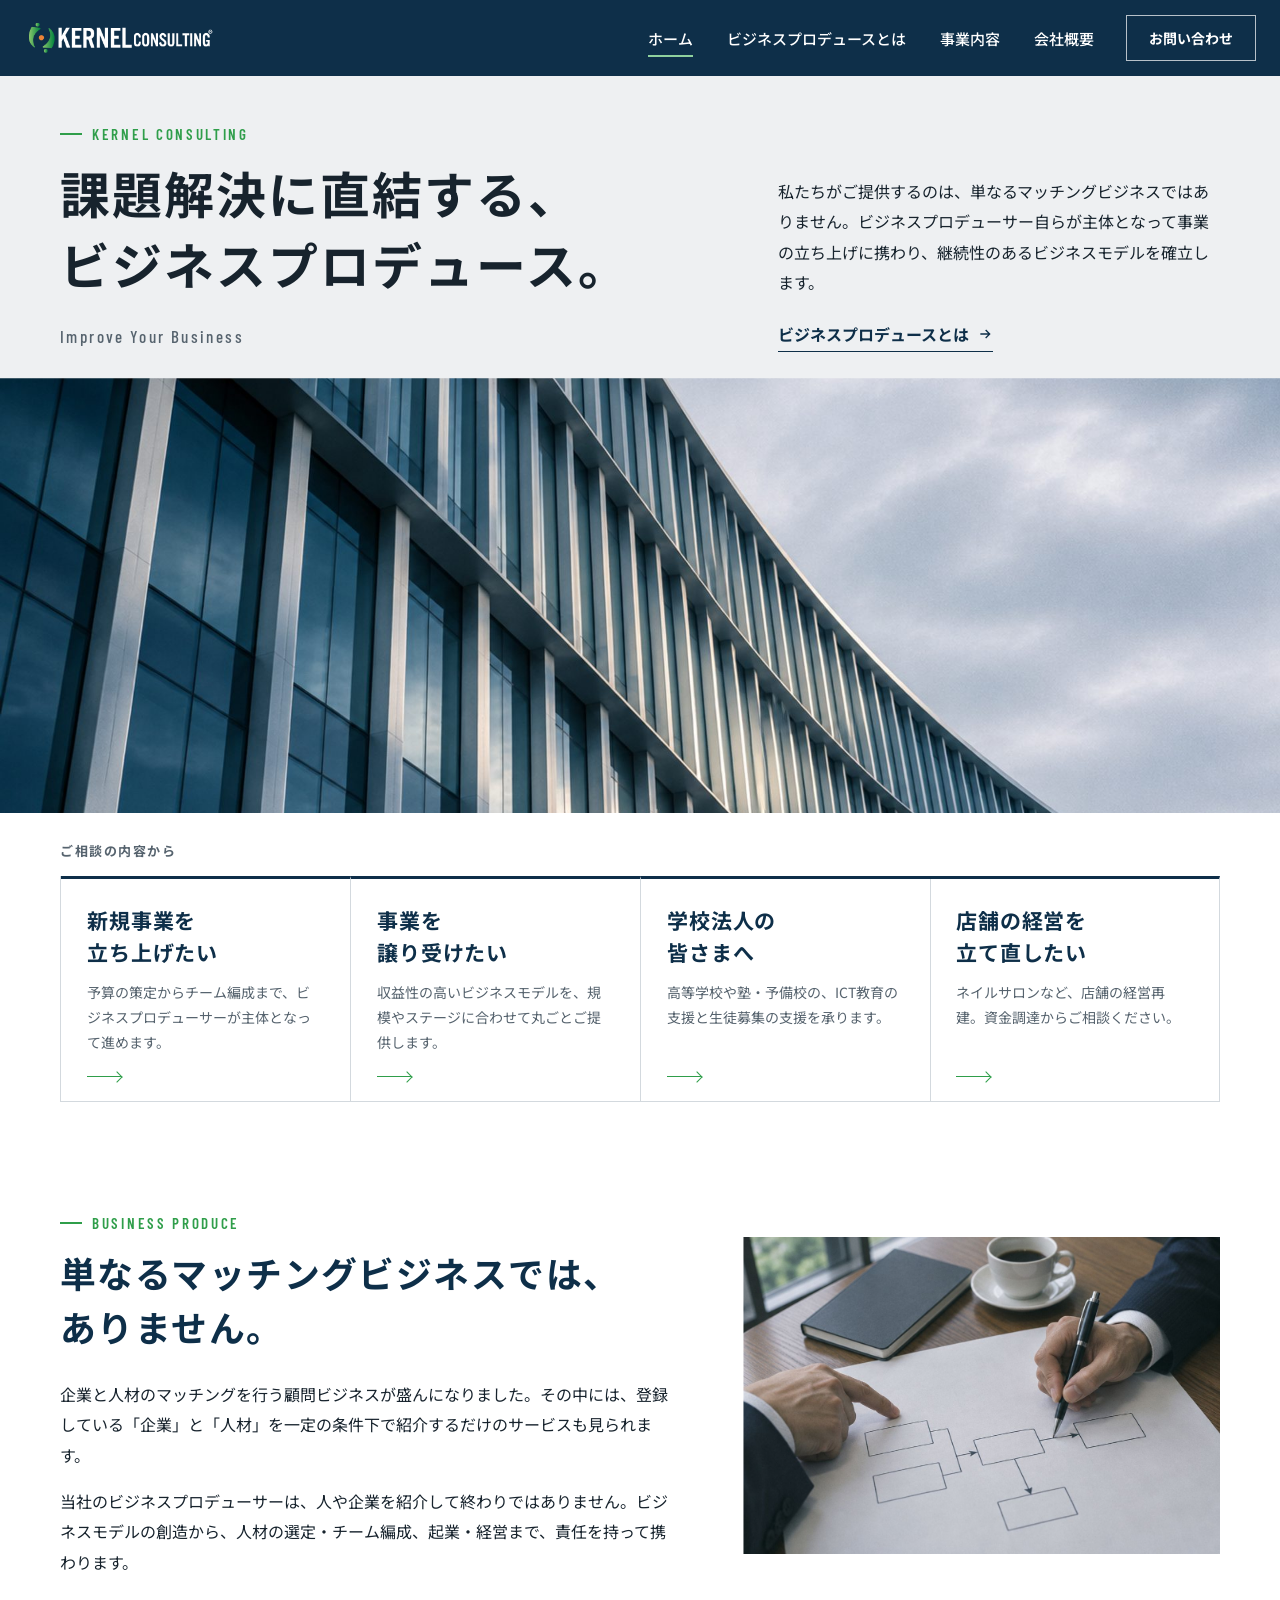
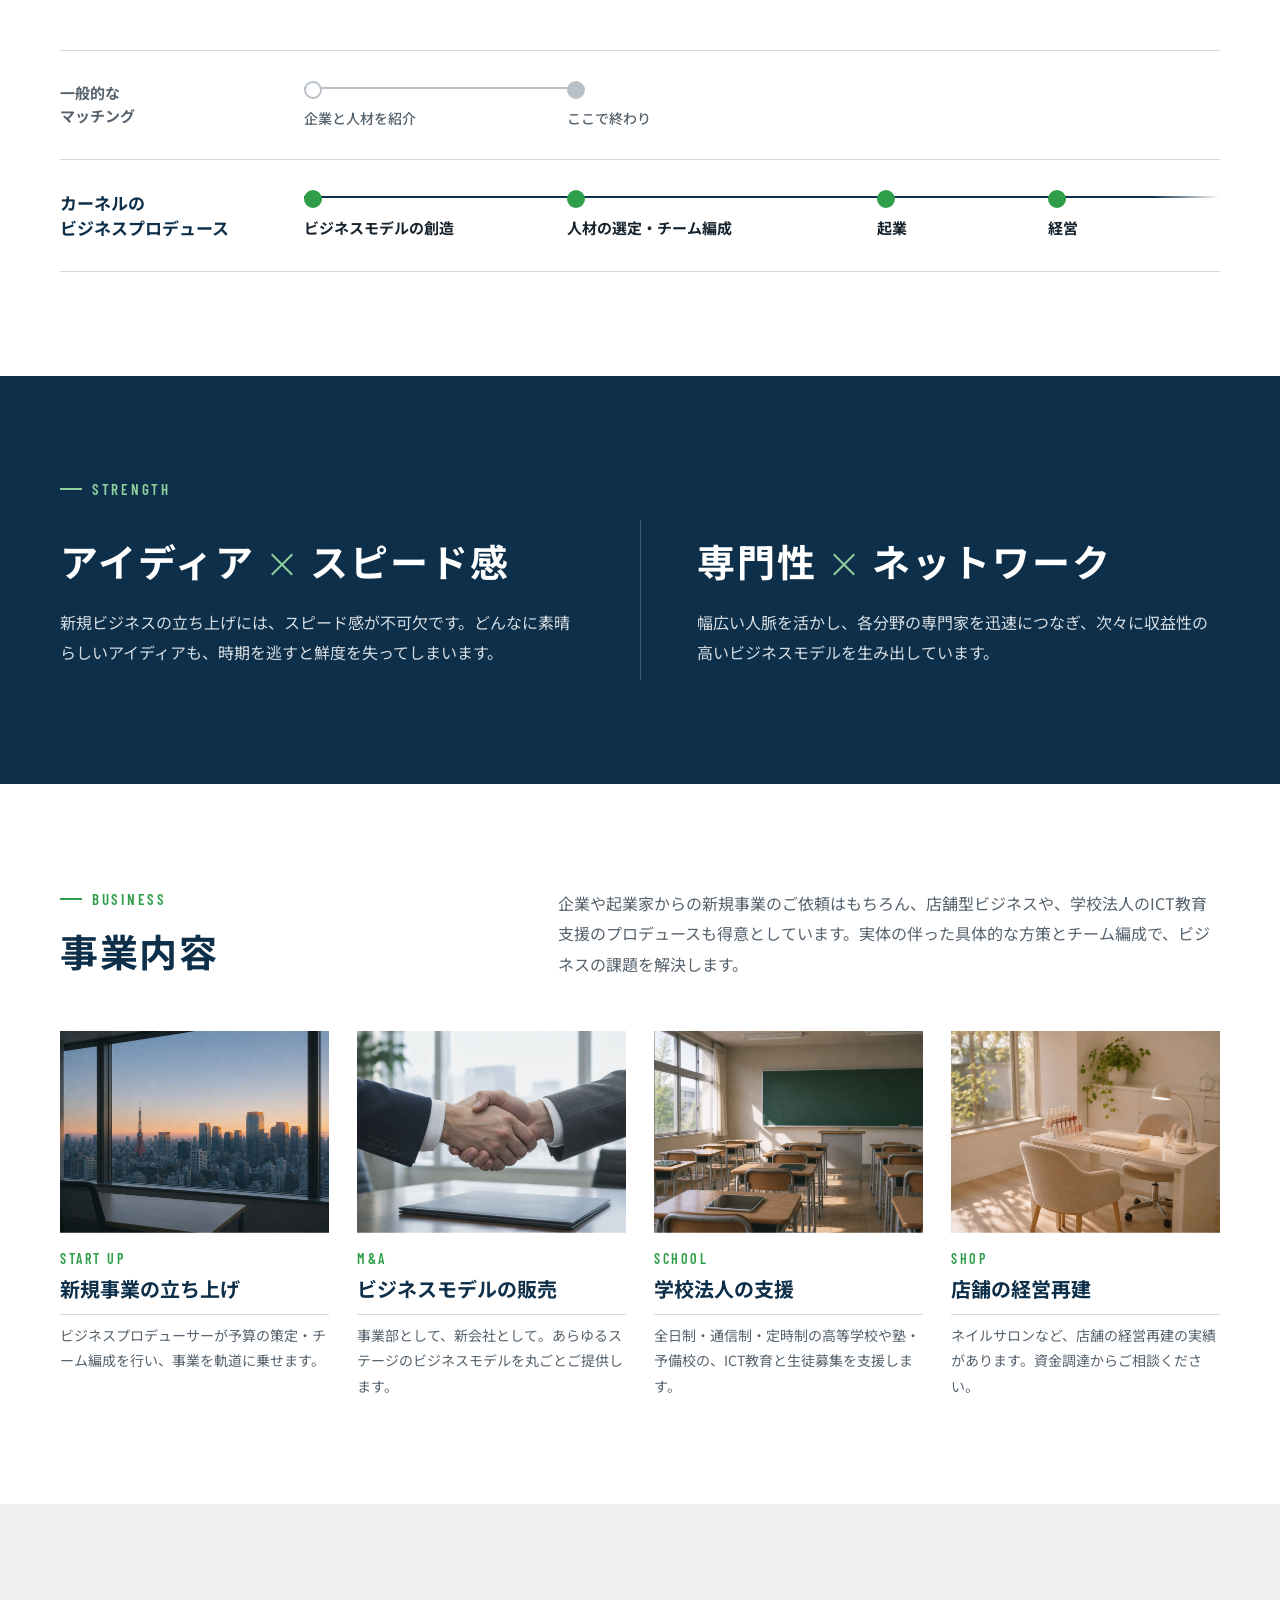
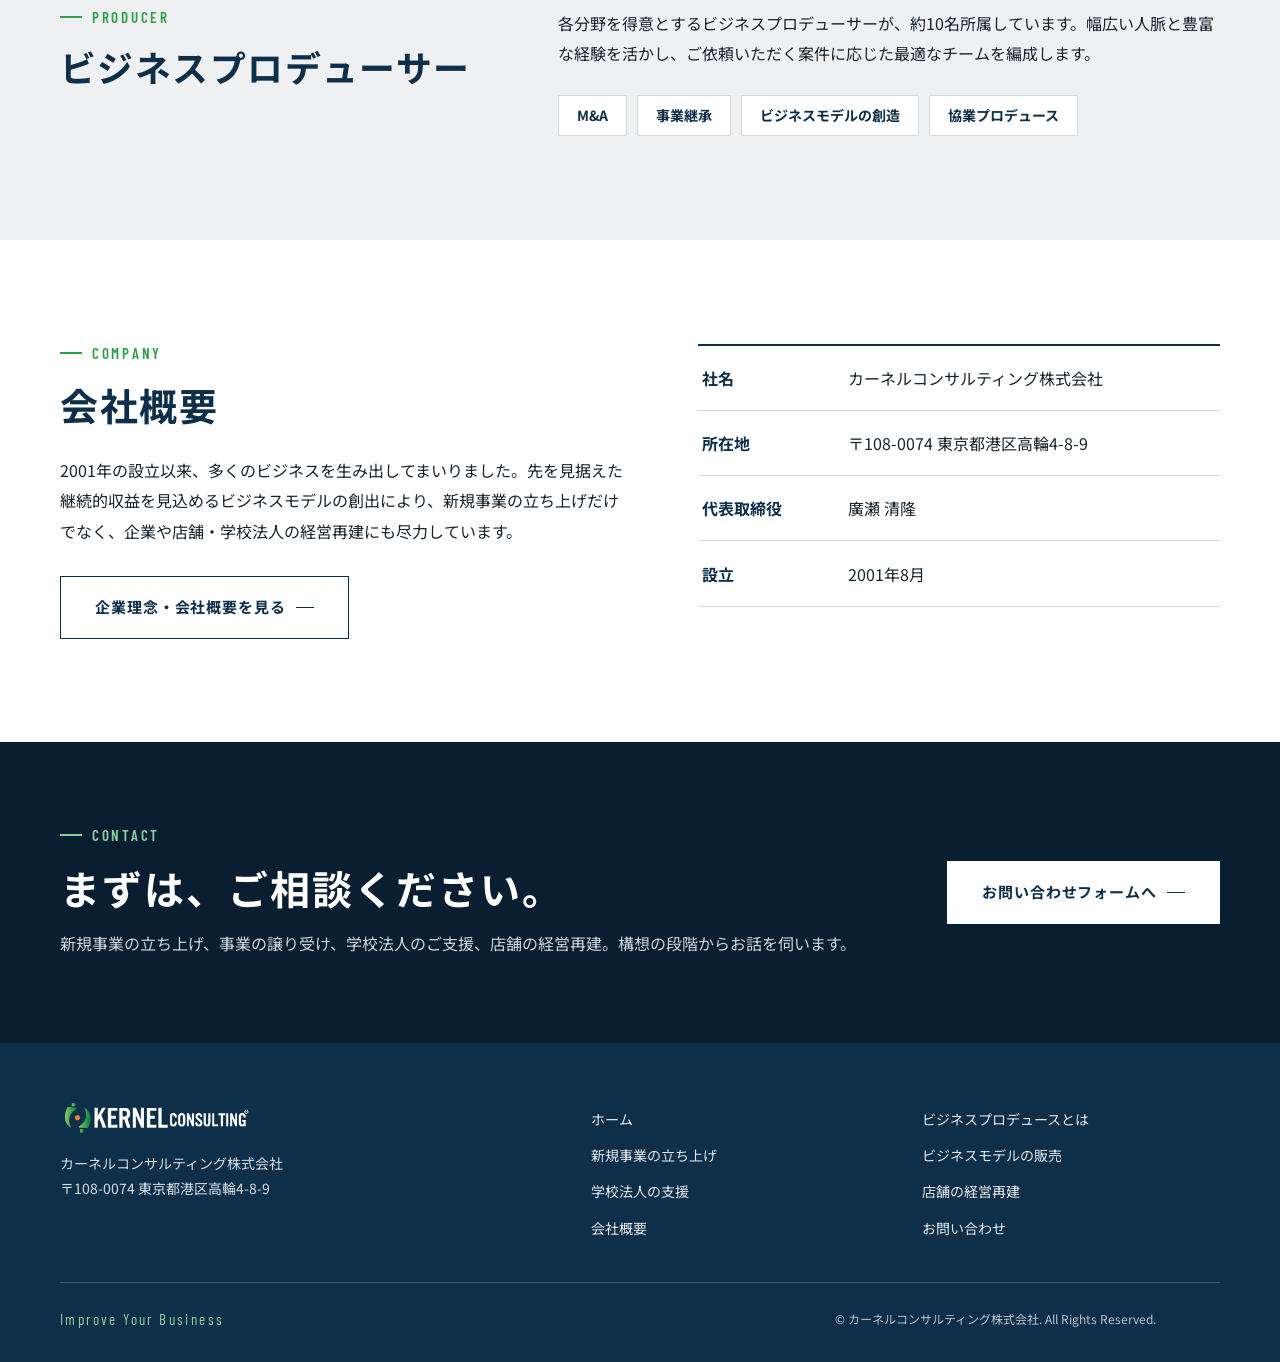
==== commit 455e545f: "ヒーローの文字の上下の余白を、さらに1センチずつ詰めた Co-Authored-By: Claude Fable 5.1 <noreply@anthropic.com>" ====
--- a/index.html
+++ b/index.html
@@ -12,7 +12,7 @@
 <link rel="preconnect" href="https://fonts.googleapis.com">
 <link rel="preconnect" href="https://fonts.gstatic.com" crossorigin>
 <link rel="stylesheet" href="https://fonts.googleapis.com/css2?family=Barlow+Condensed:wght@500;600&family=Noto+Sans+JP:wght@400;500;700&display=swap">
-<link rel="stylesheet" href="assets/css/style.css?v=202611050931">
+<link rel="stylesheet" href="assets/css/style.css?v=202611050938">
 </head>
 <body id="top" class="home">
 
@@ -55,7 +55,7 @@
 			<a href="#about" class="text-link fx from-r" style="--d:2.05s">ビジネスプロデュースとは<svg viewBox="0 0 24 24" width="16" height="16" aria-hidden="true"><path d="M5 12h14M13 6l6 6-6 6" fill="none" stroke="currentColor" stroke-width="2"/></svg></a>
 		</div>
 	</div>
-	<div class="hero-photo"><img src="assets/img/hero.jpg?v=202611050931" alt="" width="1920" height="1080"></div>
+	<div class="hero-photo"><img src="assets/img/hero.jpg?v=202611050938" alt="" width="1920" height="1080"></div>
 </section>
 
 <section class="entries" aria-label="ご相談の内容から探す">
@@ -95,7 +95,7 @@
 				<p>企業と人材のマッチングを行う顧問ビジネスが盛んになりました。その中には、登録している「企業」と「人材」を一定の条件下で紹介するだけのサービスも見られます。</p>
 				<p>当社のビジネスプロデューサーは、人や企業を紹介して終わりではありません。ビジネスモデルの創造から、人材の選定・チーム編成、起業・経営まで、責任を持って携わります。</p>
 			</div>
-			<div class="about-photo"><img src="assets/img/about.jpg?v=202611050931" alt="" width="1200" height="800" loading="lazy"></div>
+			<div class="about-photo"><img src="assets/img/about.jpg?v=202611050938" alt="" width="1200" height="800" loading="lazy"></div>
 		</div>
 
 		<div class="flow" role="img" aria-label="一般的なマッチングは紹介して終わり。カーネルコンサルティングのビジネスプロデュースは、ビジネスモデルの創造、人材の選定・チーム編成、起業、経営まで携わります。">
@@ -147,25 +147,25 @@
 		</div>
 		<ul class="biz-list">
 			<li><a href="business.html#startup">
-				<span class="biz-img"><img src="assets/img/biz-startup.jpg?v=202611050931" alt="" width="900" height="600" loading="lazy"></span>
+				<span class="biz-img"><img src="assets/img/biz-startup.jpg?v=202611050938" alt="" width="900" height="600" loading="lazy"></span>
 				<span class="biz-en">START UP</span>
 				<span class="biz-t">新規事業の立ち上げ</span>
 				<span class="biz-d">ビジネスプロデューサーが予算の策定・チーム編成を行い、事業を軌道に乗せます。</span>
 			</a></li>
 			<li><a href="business.html#ma">
-				<span class="biz-img"><img src="assets/img/biz-ma.jpg?v=202611050931" alt="" width="900" height="600" loading="lazy"></span>
+				<span class="biz-img"><img src="assets/img/biz-ma.jpg?v=202611050938" alt="" width="900" height="600" loading="lazy"></span>
 				<span class="biz-en">M&amp;A</span>
 				<span class="biz-t">ビジネスモデルの販売</span>
 				<span class="biz-d">事業部として、新会社として。あらゆるステージのビジネスモデルを丸ごとご提供します。</span>
 			</a></li>
 			<li><a href="business.html#school">
-				<span class="biz-img"><img src="assets/img/biz-school.jpg?v=202611050931" alt="" width="900" height="600" loading="lazy"></span>
+				<span class="biz-img"><img src="assets/img/biz-school.jpg?v=202611050938" alt="" width="900" height="600" loading="lazy"></span>
 				<span class="biz-en">SCHOOL</span>
 				<span class="biz-t">学校法人の支援</span>
 				<span class="biz-d">全日制・通信制・定時制の高等学校や塾・予備校の、ICT教育と生徒募集を支援します。</span>
 			</a></li>
 			<li><a href="business.html#shop">
-				<span class="biz-img"><img src="assets/img/biz-shop.jpg?v=202611050931" alt="" width="900" height="600" loading="lazy"></span>
+				<span class="biz-img"><img src="assets/img/biz-shop.jpg?v=202611050938" alt="" width="900" height="600" loading="lazy"></span>
 				<span class="biz-en">SHOP</span>
 				<span class="biz-t">店舗の経営再建</span>
 				<span class="biz-d">ネイルサロンなど、店舗の経営再建の実績があります。資金調達からご相談ください。</span>
@@ -248,6 +248,6 @@
 </footer>
 
 <a href="#top" class="to-top" id="toTop" aria-label="ページの先頭へ"><svg viewBox="0 0 24 24" width="18" height="18" aria-hidden="true"><path d="M5 15l7-7 7 7" fill="none" stroke="currentColor" stroke-width="2"/></svg></a>
-<script src="assets/js/main.js?v=202611050931"></script>
+<script src="assets/js/main.js?v=202611050938"></script>
 </body>
 </html>
--- a/assets/css/style.css
+++ b/assets/css/style.css
@@ -77,8 +77,8 @@
 .x::after { transform: rotate(-45deg); }
 
 /* 最初の画面 */
-.hero { background: var(--ground); padding-top: clamp(40px, 6.5vw, 93px); overflow-x: clip; }
-.hero-grid { display: grid; grid-template-columns: 1.5fr 1fr; gap: 56px; align-items: end; padding-bottom: clamp(32px, 4.6vw, 67px); }
+.hero { background: var(--ground); padding-top: clamp(28px, 3.8vw, 55px); overflow-x: clip; }
+.hero-grid { display: grid; grid-template-columns: 1.5fr 1fr; gap: 56px; align-items: end; padding-bottom: clamp(20px, 2vw, 29px); }
 .hero h1 { font-size: clamp(30px, 3.9vw, 56px); line-height: 1.42; font-weight: 700; letter-spacing: .04em; color: var(--ink); }
 .hero h1 span { display: block; white-space: nowrap; }
 .hero-en { font-family: var(--en); font-weight: 500; font-size: 17px; letter-spacing: .14em; color: var(--mute); margin-top: 22px; }
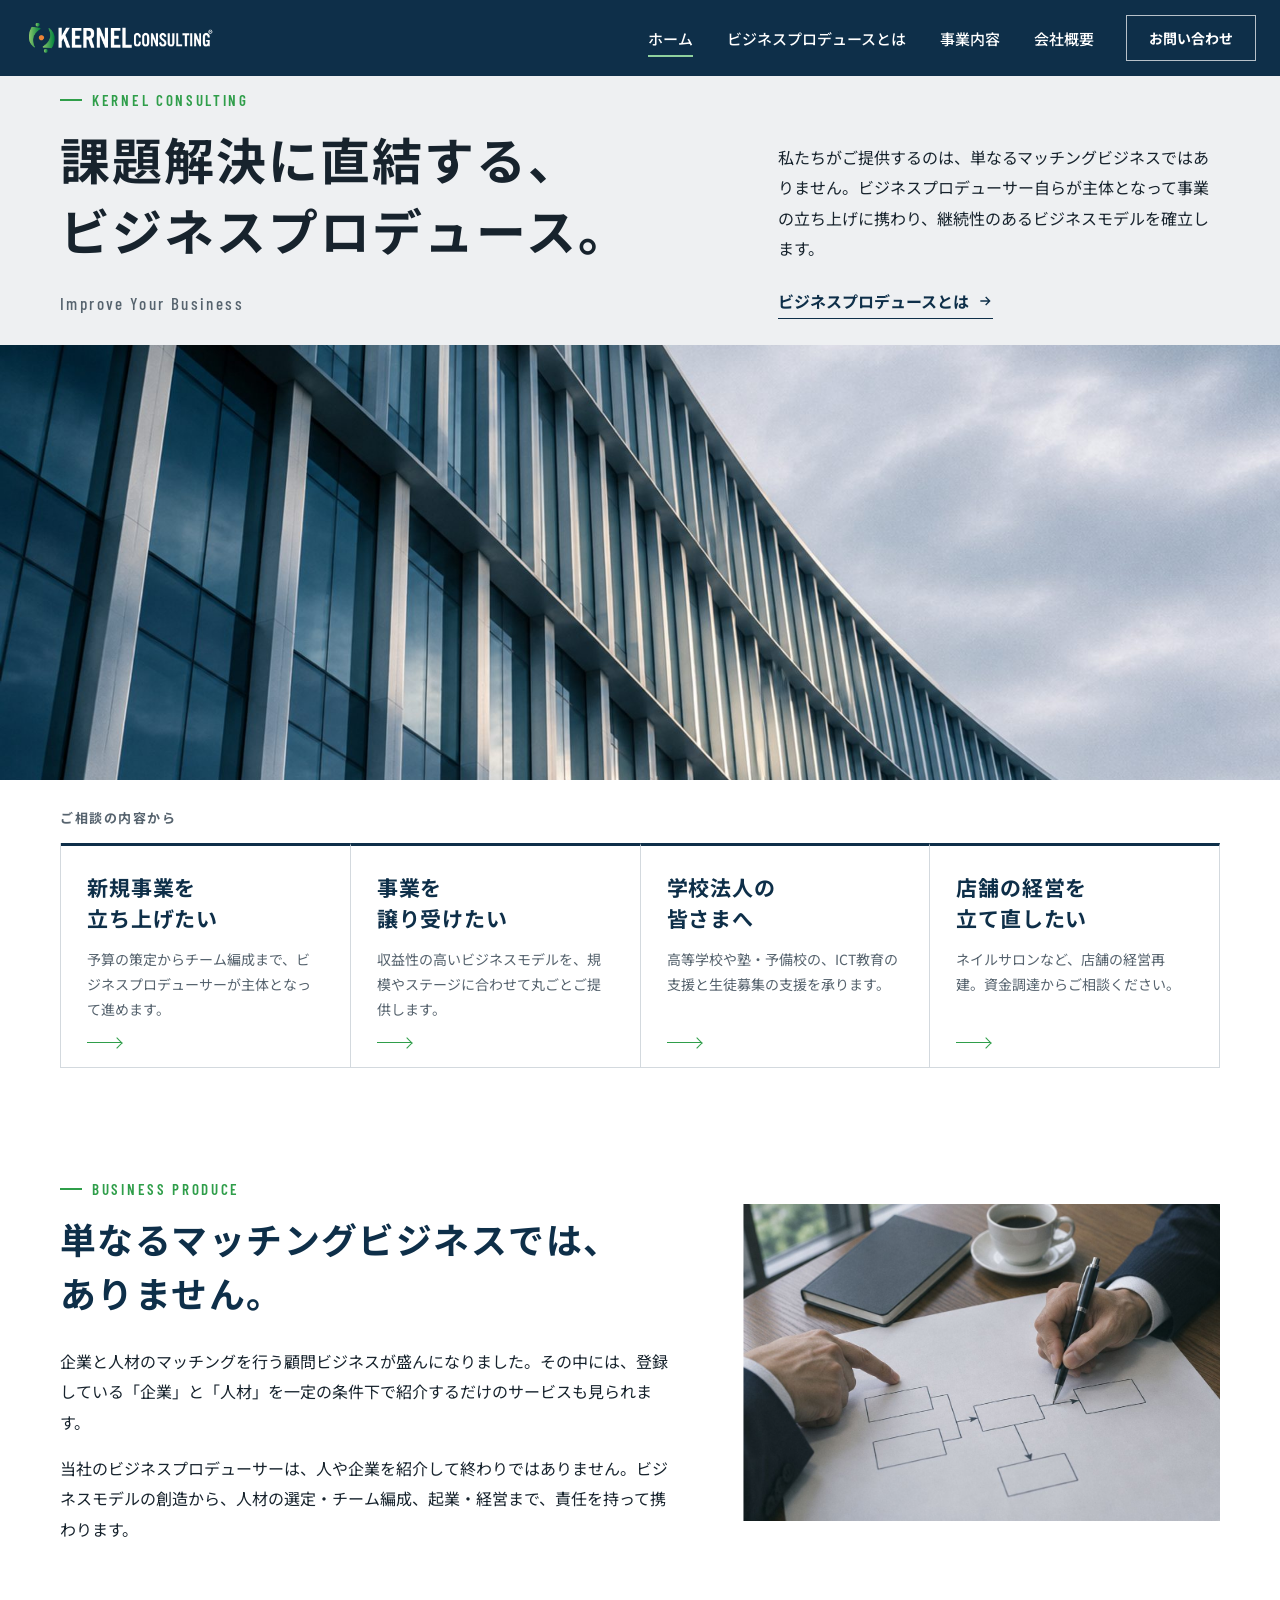
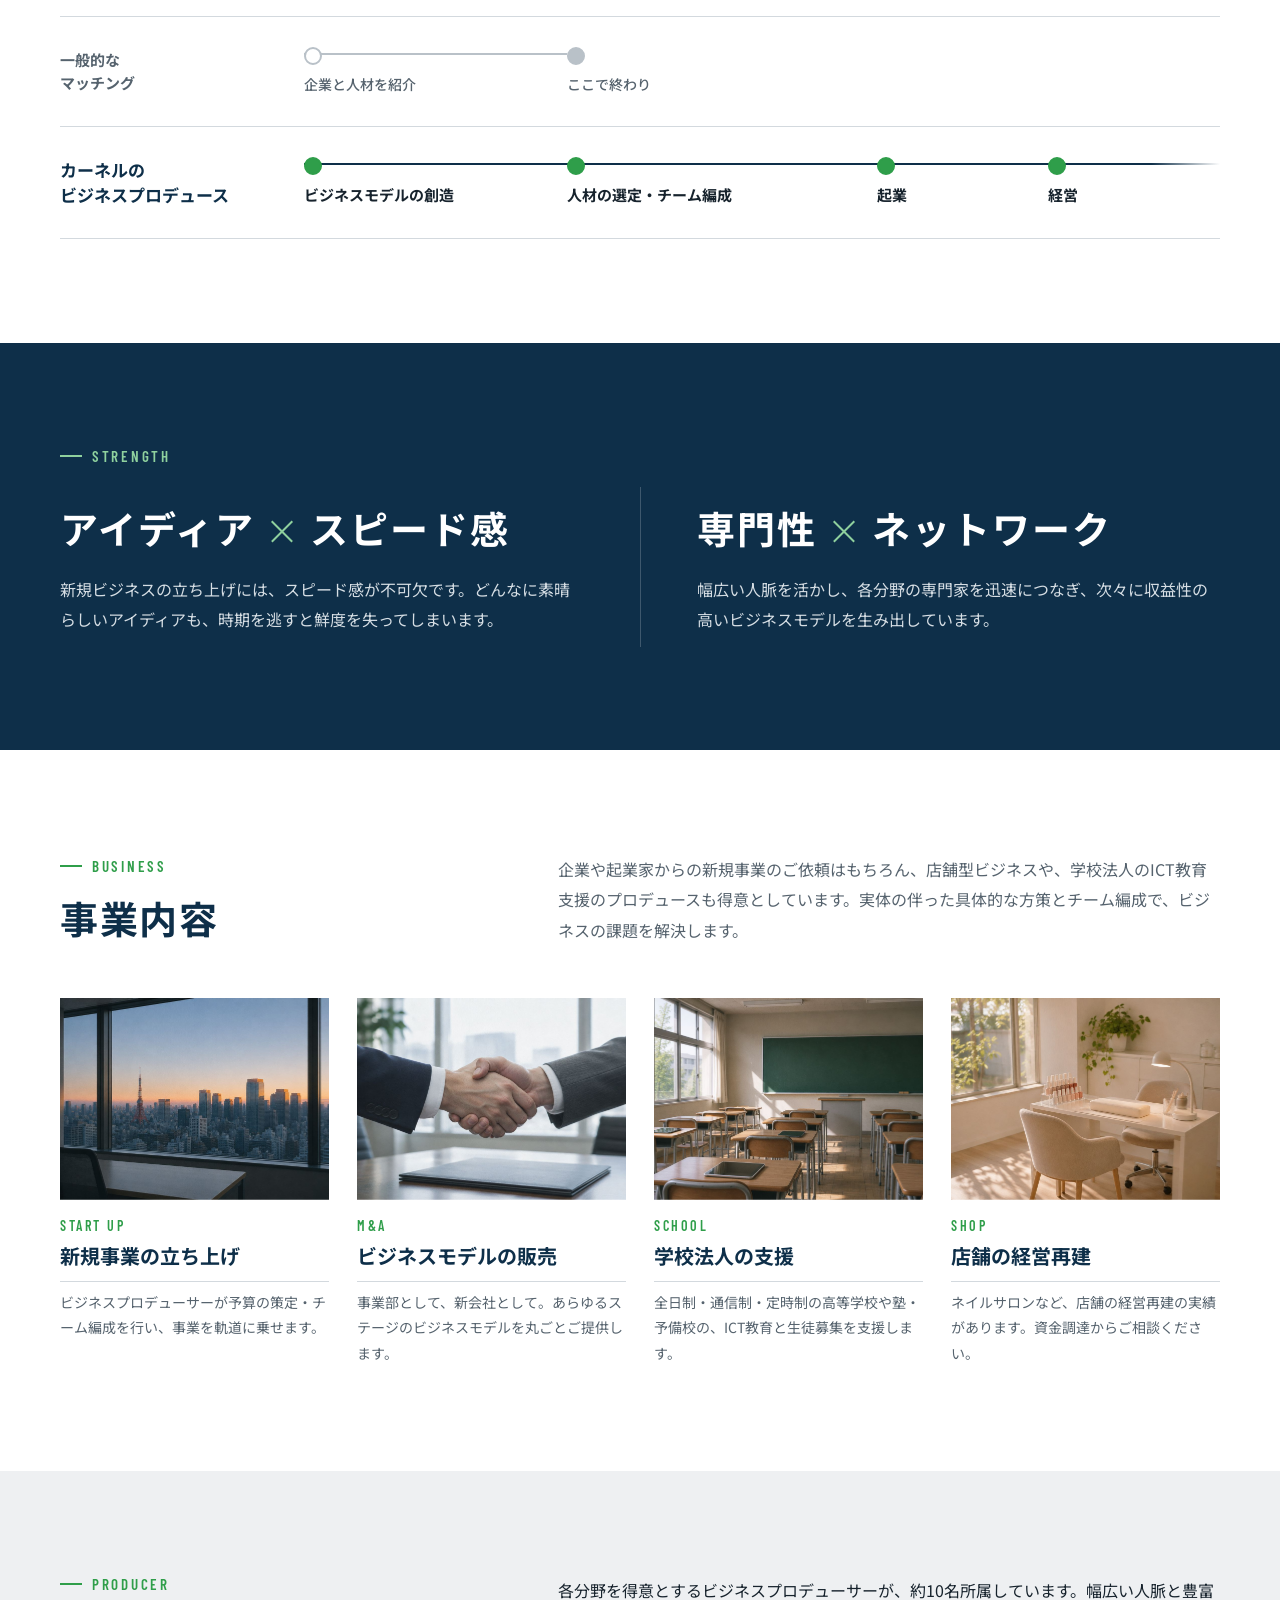
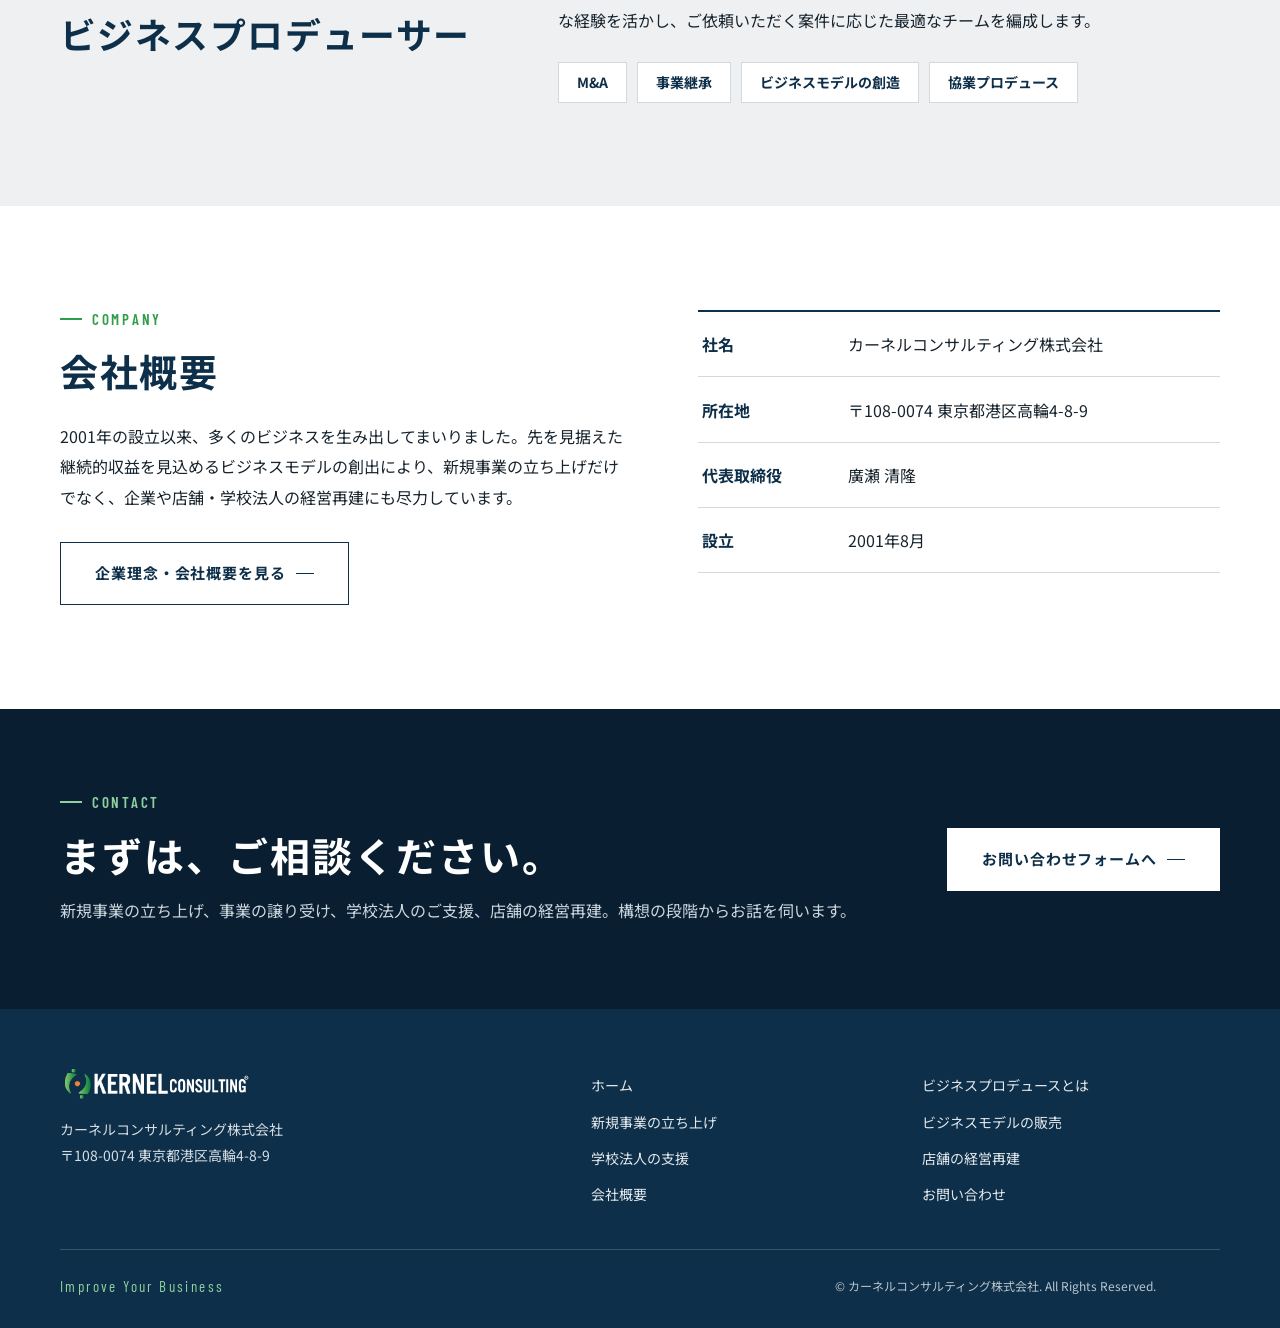
==== commit b21c345e: "ヒーローの文字の上の余白を、さらに1センチ詰めた Co-Authored-By: Claude Fable 5.1 <noreply@anthropic.com>" ====
--- a/index.html
+++ b/index.html
@@ -12,7 +12,7 @@
 <link rel="preconnect" href="https://fonts.googleapis.com">
 <link rel="preconnect" href="https://fonts.gstatic.com" crossorigin>
 <link rel="stylesheet" href="https://fonts.googleapis.com/css2?family=Barlow+Condensed:wght@500;600&family=Noto+Sans+JP:wght@400;500;700&display=swap">
-<link rel="stylesheet" href="assets/css/style.css?v=202611050938">
+<link rel="stylesheet" href="assets/css/style.css?v=202611050943">
 </head>
 <body id="top" class="home">
 
@@ -55,7 +55,7 @@
 			<a href="#about" class="text-link fx from-r" style="--d:2.05s">ビジネスプロデュースとは<svg viewBox="0 0 24 24" width="16" height="16" aria-hidden="true"><path d="M5 12h14M13 6l6 6-6 6" fill="none" stroke="currentColor" stroke-width="2"/></svg></a>
 		</div>
 	</div>
-	<div class="hero-photo"><img src="assets/img/hero.jpg?v=202611050938" alt="" width="1920" height="1080"></div>
+	<div class="hero-photo"><img src="assets/img/hero.jpg?v=202611050943" alt="" width="1920" height="1080"></div>
 </section>
 
 <section class="entries" aria-label="ご相談の内容から探す">
@@ -95,7 +95,7 @@
 				<p>企業と人材のマッチングを行う顧問ビジネスが盛んになりました。その中には、登録している「企業」と「人材」を一定の条件下で紹介するだけのサービスも見られます。</p>
 				<p>当社のビジネスプロデューサーは、人や企業を紹介して終わりではありません。ビジネスモデルの創造から、人材の選定・チーム編成、起業・経営まで、責任を持って携わります。</p>
 			</div>
-			<div class="about-photo"><img src="assets/img/about.jpg?v=202611050938" alt="" width="1200" height="800" loading="lazy"></div>
+			<div class="about-photo"><img src="assets/img/about.jpg?v=202611050943" alt="" width="1200" height="800" loading="lazy"></div>
 		</div>
 
 		<div class="flow" role="img" aria-label="一般的なマッチングは紹介して終わり。カーネルコンサルティングのビジネスプロデュースは、ビジネスモデルの創造、人材の選定・チーム編成、起業、経営まで携わります。">
@@ -147,25 +147,25 @@
 		</div>
 		<ul class="biz-list">
 			<li><a href="business.html#startup">
-				<span class="biz-img"><img src="assets/img/biz-startup.jpg?v=202611050938" alt="" width="900" height="600" loading="lazy"></span>
+				<span class="biz-img"><img src="assets/img/biz-startup.jpg?v=202611050943" alt="" width="900" height="600" loading="lazy"></span>
 				<span class="biz-en">START UP</span>
 				<span class="biz-t">新規事業の立ち上げ</span>
 				<span class="biz-d">ビジネスプロデューサーが予算の策定・チーム編成を行い、事業を軌道に乗せます。</span>
 			</a></li>
 			<li><a href="business.html#ma">
-				<span class="biz-img"><img src="assets/img/biz-ma.jpg?v=202611050938" alt="" width="900" height="600" loading="lazy"></span>
+				<span class="biz-img"><img src="assets/img/biz-ma.jpg?v=202611050943" alt="" width="900" height="600" loading="lazy"></span>
 				<span class="biz-en">M&amp;A</span>
 				<span class="biz-t">ビジネスモデルの販売</span>
 				<span class="biz-d">事業部として、新会社として。あらゆるステージのビジネスモデルを丸ごとご提供します。</span>
 			</a></li>
 			<li><a href="business.html#school">
-				<span class="biz-img"><img src="assets/img/biz-school.jpg?v=202611050938" alt="" width="900" height="600" loading="lazy"></span>
+				<span class="biz-img"><img src="assets/img/biz-school.jpg?v=202611050943" alt="" width="900" height="600" loading="lazy"></span>
 				<span class="biz-en">SCHOOL</span>
 				<span class="biz-t">学校法人の支援</span>
 				<span class="biz-d">全日制・通信制・定時制の高等学校や塾・予備校の、ICT教育と生徒募集を支援します。</span>
 			</a></li>
 			<li><a href="business.html#shop">
-				<span class="biz-img"><img src="assets/img/biz-shop.jpg?v=202611050938" alt="" width="900" height="600" loading="lazy"></span>
+				<span class="biz-img"><img src="assets/img/biz-shop.jpg?v=202611050943" alt="" width="900" height="600" loading="lazy"></span>
 				<span class="biz-en">SHOP</span>
 				<span class="biz-t">店舗の経営再建</span>
 				<span class="biz-d">ネイルサロンなど、店舗の経営再建の実績があります。資金調達からご相談ください。</span>
@@ -248,6 +248,6 @@
 </footer>
 
 <a href="#top" class="to-top" id="toTop" aria-label="ページの先頭へ"><svg viewBox="0 0 24 24" width="18" height="18" aria-hidden="true"><path d="M5 15l7-7 7 7" fill="none" stroke="currentColor" stroke-width="2"/></svg></a>
-<script src="assets/js/main.js?v=202611050938"></script>
+<script src="assets/js/main.js?v=202611050943"></script>
 </body>
 </html>
--- a/assets/css/style.css
+++ b/assets/css/style.css
@@ -77,7 +77,7 @@
 .x::after { transform: rotate(-45deg); }
 
 /* 最初の画面 */
-.hero { background: var(--ground); padding-top: clamp(28px, 3.8vw, 55px); overflow-x: clip; }
+.hero { background: var(--ground); padding-top: clamp(14px, 1.2vw, 17px); overflow-x: clip; }
 .hero-grid { display: grid; grid-template-columns: 1.5fr 1fr; gap: 56px; align-items: end; padding-bottom: clamp(20px, 2vw, 29px); }
 .hero h1 { font-size: clamp(30px, 3.9vw, 56px); line-height: 1.42; font-weight: 700; letter-spacing: .04em; color: var(--ink); }
 .hero h1 span { display: block; white-space: nowrap; }
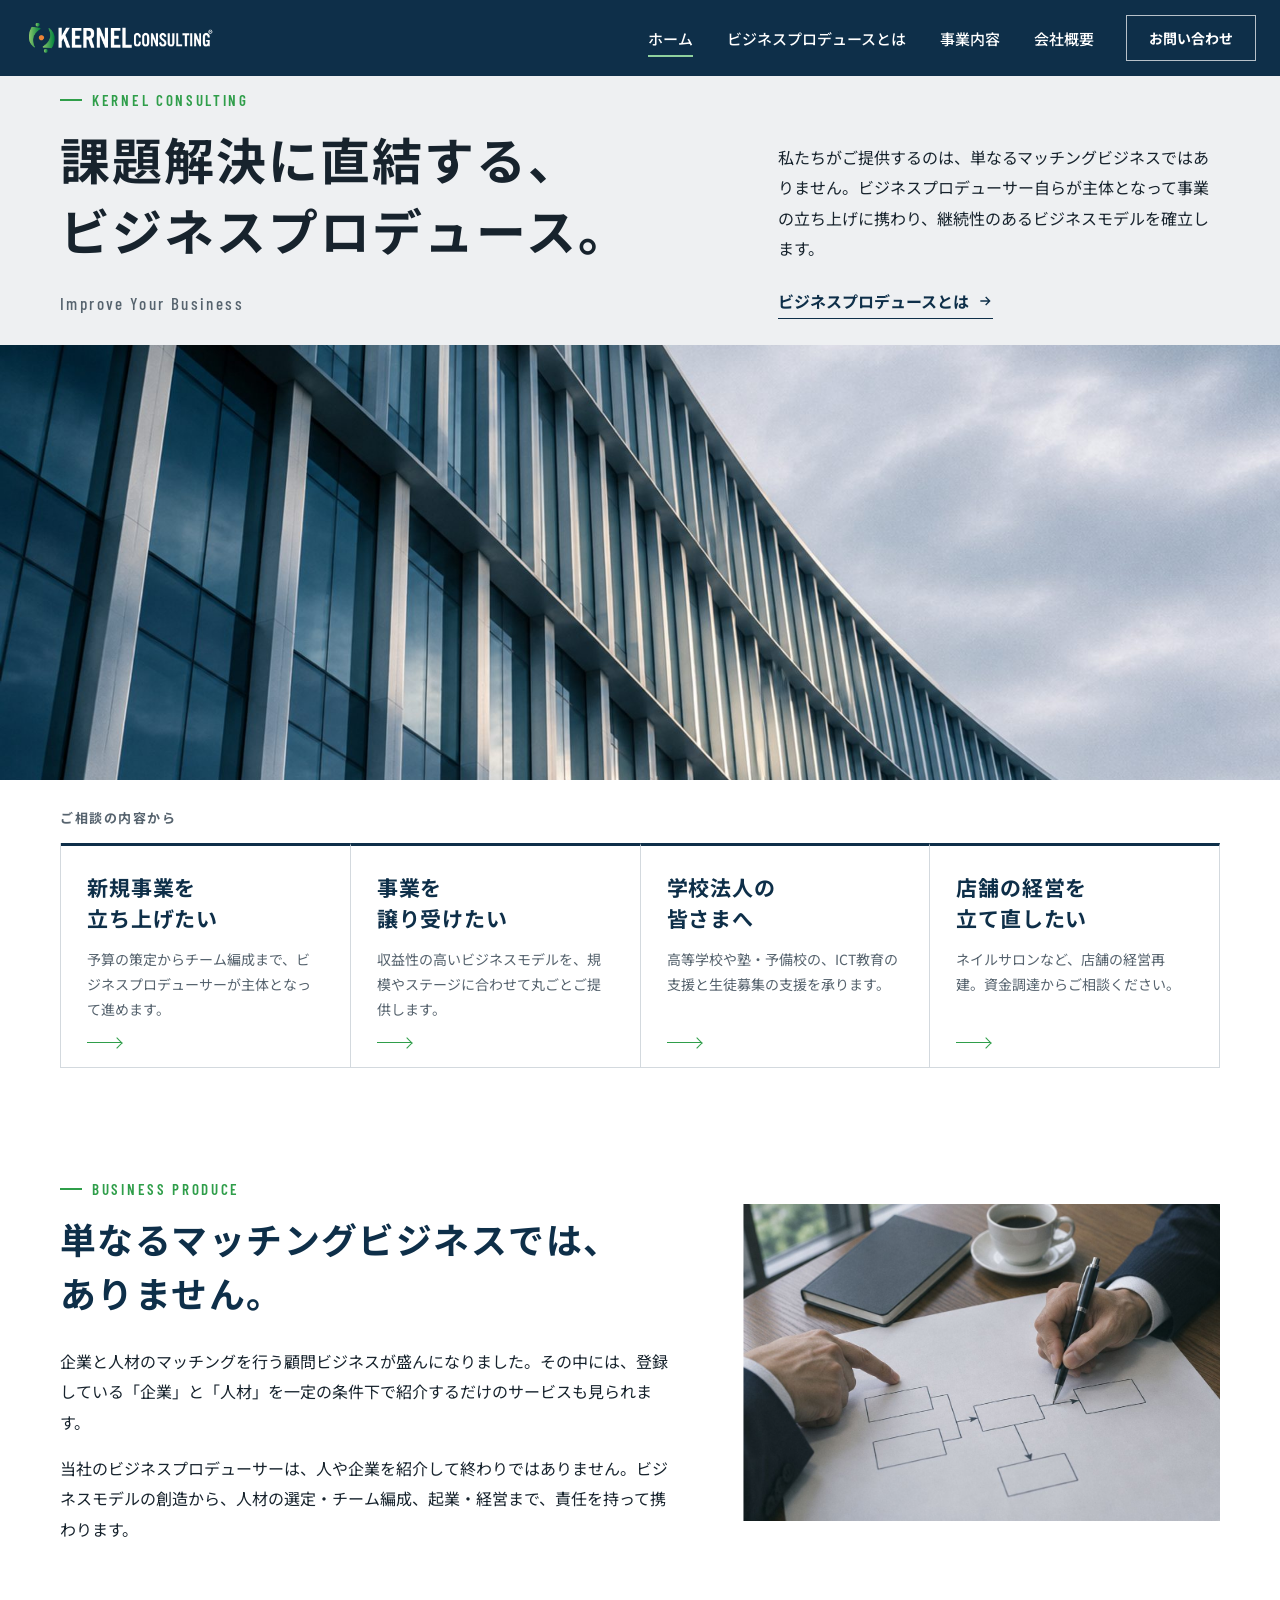
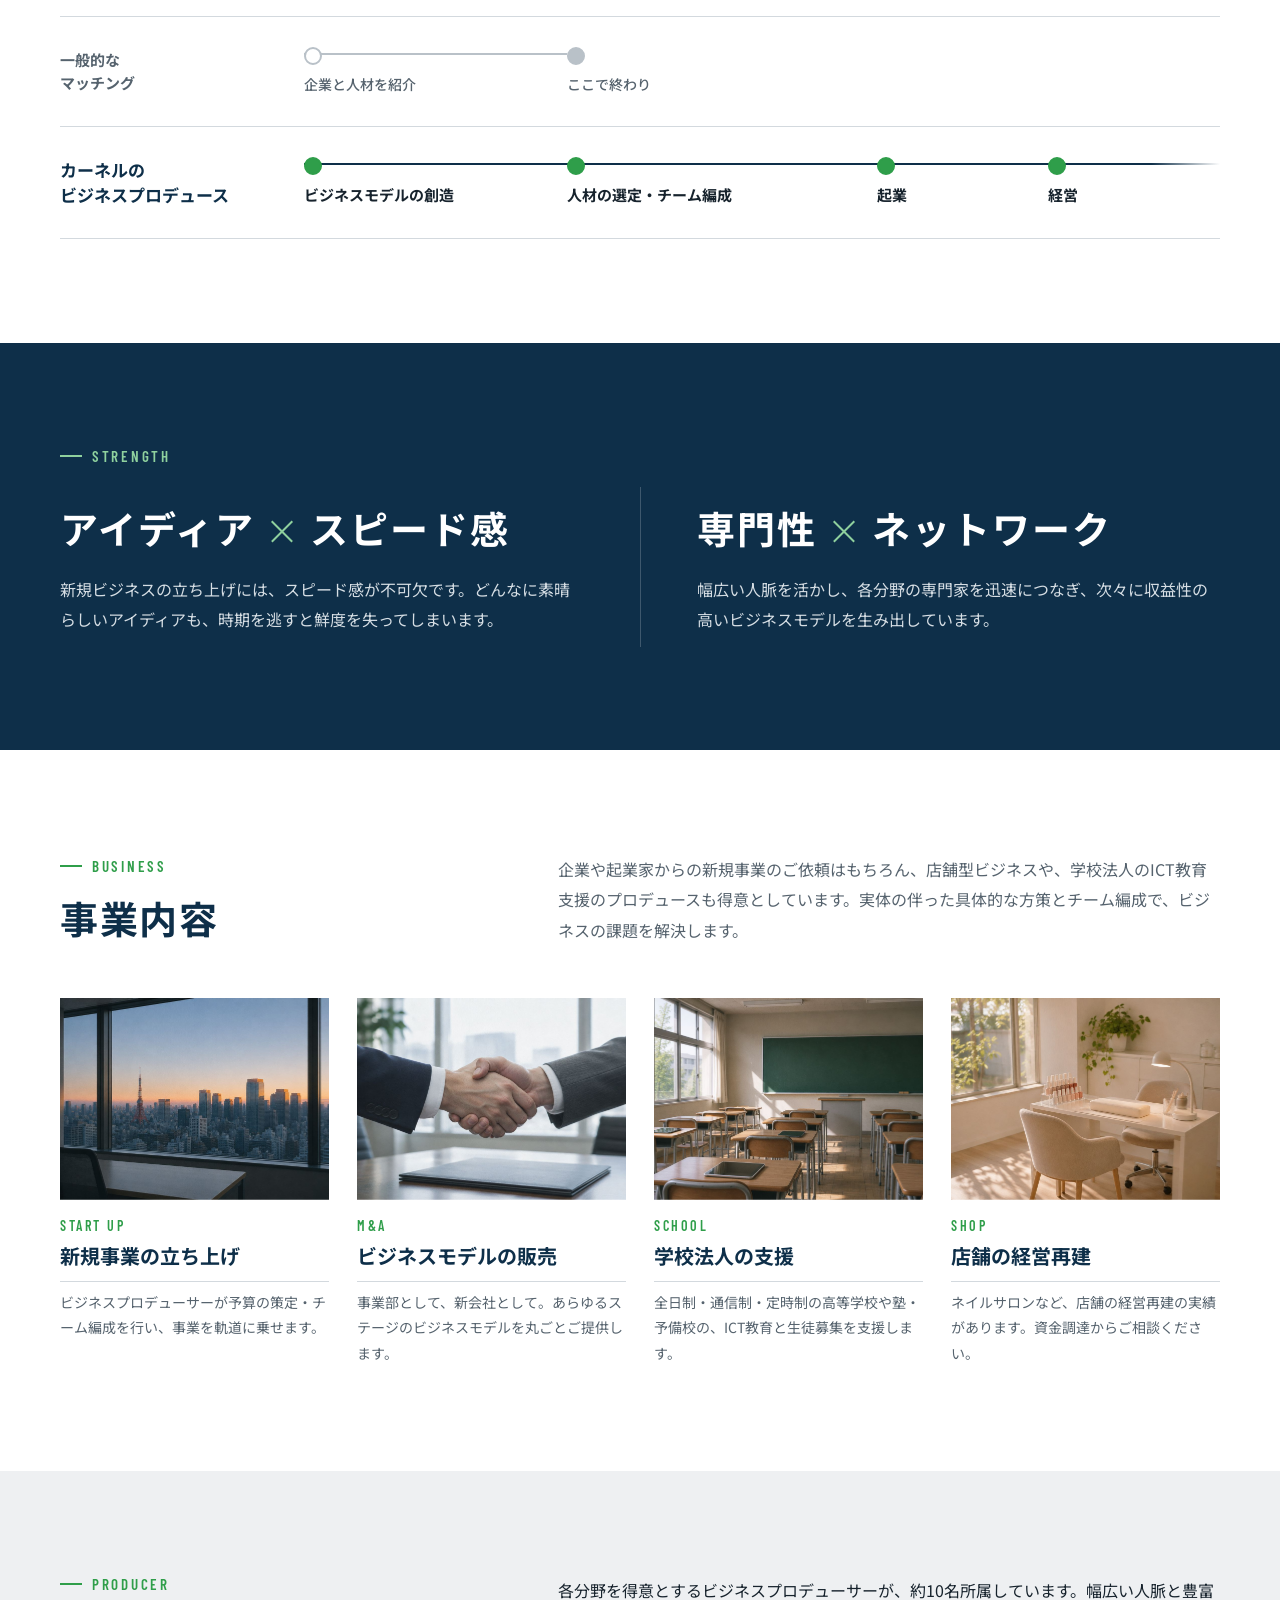
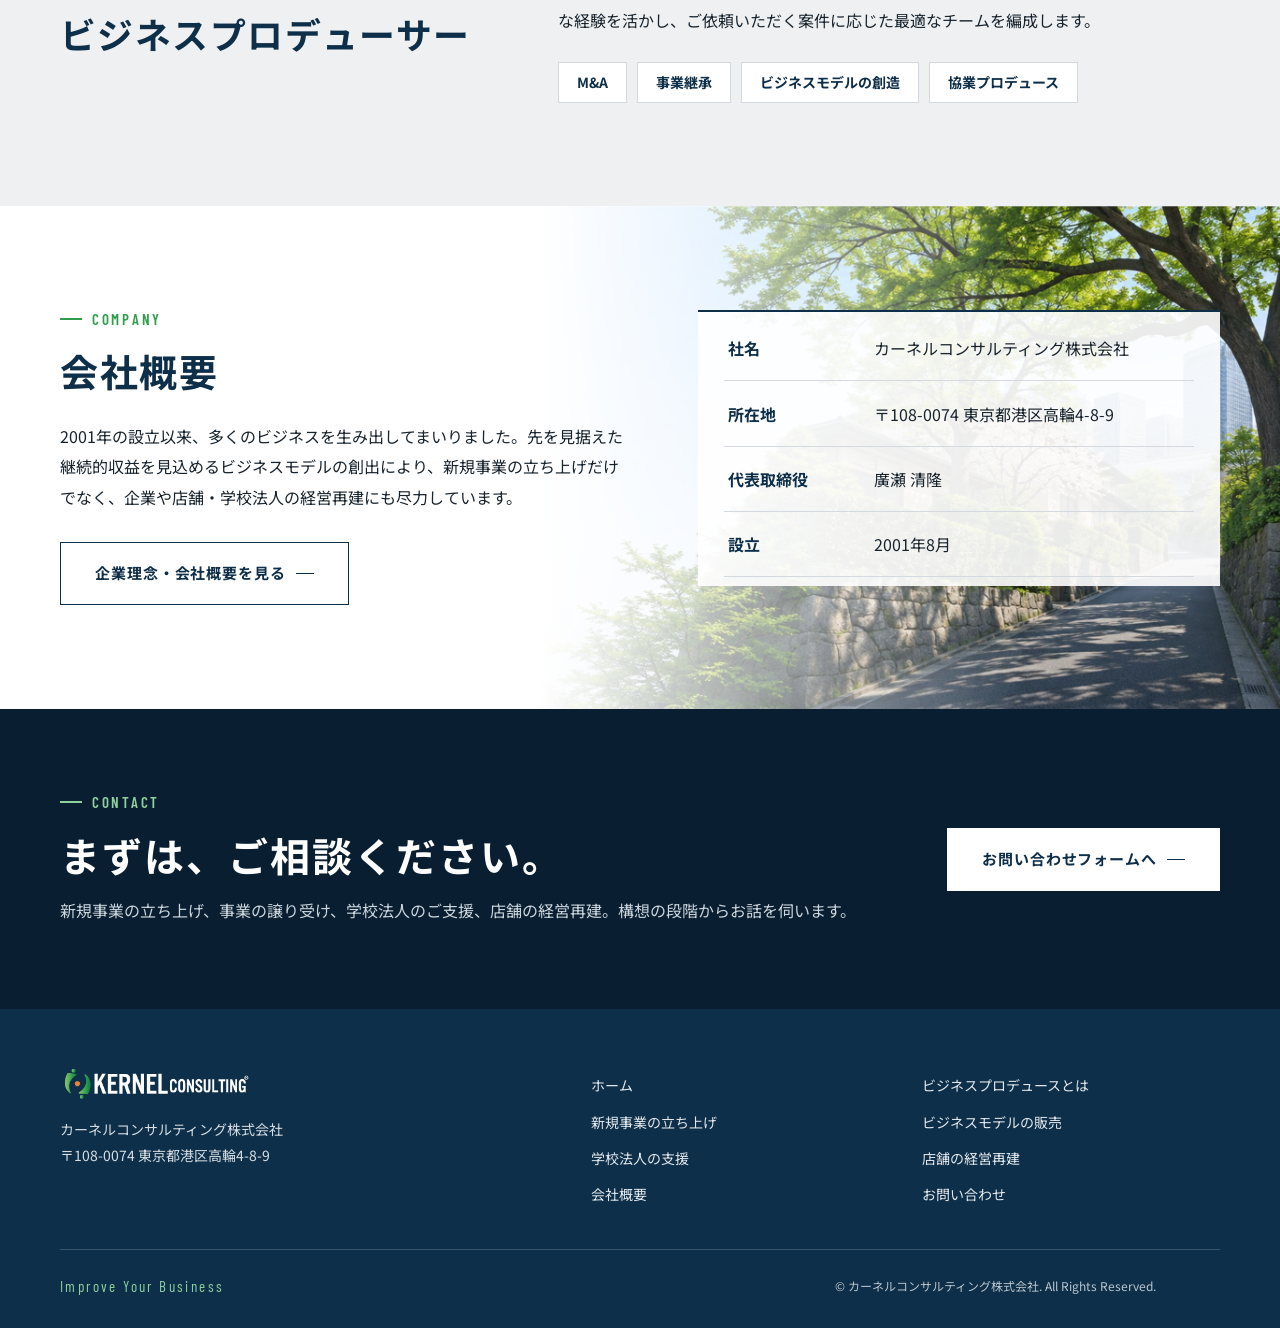
==== commit d354b131: "会社概要の右側に高輪の風景の写真を背景として追加（トップ・会社概要ページ） Co-Authored-By: Claude Fable 5.1 <noreply@anthropic.com>" ====
--- a/index.html
+++ b/index.html
@@ -12,7 +12,7 @@
 <link rel="preconnect" href="https://fonts.googleapis.com">
 <link rel="preconnect" href="https://fonts.gstatic.com" crossorigin>
 <link rel="stylesheet" href="https://fonts.googleapis.com/css2?family=Barlow+Condensed:wght@500;600&family=Noto+Sans+JP:wght@400;500;700&display=swap">
-<link rel="stylesheet" href="assets/css/style.css?v=202611050943">
+<link rel="stylesheet" href="assets/css/style.css?v=202611060234">
 </head>
 <body id="top" class="home">
 
@@ -55,7 +55,7 @@
 			<a href="#about" class="text-link fx from-r" style="--d:2.05s">ビジネスプロデュースとは<svg viewBox="0 0 24 24" width="16" height="16" aria-hidden="true"><path d="M5 12h14M13 6l6 6-6 6" fill="none" stroke="currentColor" stroke-width="2"/></svg></a>
 		</div>
 	</div>
-	<div class="hero-photo"><img src="assets/img/hero.jpg?v=202611050943" alt="" width="1920" height="1080"></div>
+	<div class="hero-photo"><img src="assets/img/hero.jpg?v=202611060234" alt="" width="1920" height="1080"></div>
 </section>
 
 <section class="entries" aria-label="ご相談の内容から探す">
@@ -95,7 +95,7 @@
 				<p>企業と人材のマッチングを行う顧問ビジネスが盛んになりました。その中には、登録している「企業」と「人材」を一定の条件下で紹介するだけのサービスも見られます。</p>
 				<p>当社のビジネスプロデューサーは、人や企業を紹介して終わりではありません。ビジネスモデルの創造から、人材の選定・チーム編成、起業・経営まで、責任を持って携わります。</p>
 			</div>
-			<div class="about-photo"><img src="assets/img/about.jpg?v=202611050943" alt="" width="1200" height="800" loading="lazy"></div>
+			<div class="about-photo"><img src="assets/img/about.jpg?v=202611060234" alt="" width="1200" height="800" loading="lazy"></div>
 		</div>
 
 		<div class="flow" role="img" aria-label="一般的なマッチングは紹介して終わり。カーネルコンサルティングのビジネスプロデュースは、ビジネスモデルの創造、人材の選定・チーム編成、起業、経営まで携わります。">
@@ -147,25 +147,25 @@
 		</div>
 		<ul class="biz-list">
 			<li><a href="business.html#startup">
-				<span class="biz-img"><img src="assets/img/biz-startup.jpg?v=202611050943" alt="" width="900" height="600" loading="lazy"></span>
+				<span class="biz-img"><img src="assets/img/biz-startup.jpg?v=202611060234" alt="" width="900" height="600" loading="lazy"></span>
 				<span class="biz-en">START UP</span>
 				<span class="biz-t">新規事業の立ち上げ</span>
 				<span class="biz-d">ビジネスプロデューサーが予算の策定・チーム編成を行い、事業を軌道に乗せます。</span>
 			</a></li>
 			<li><a href="business.html#ma">
-				<span class="biz-img"><img src="assets/img/biz-ma.jpg?v=202611050943" alt="" width="900" height="600" loading="lazy"></span>
+				<span class="biz-img"><img src="assets/img/biz-ma.jpg?v=202611060234" alt="" width="900" height="600" loading="lazy"></span>
 				<span class="biz-en">M&amp;A</span>
 				<span class="biz-t">ビジネスモデルの販売</span>
 				<span class="biz-d">事業部として、新会社として。あらゆるステージのビジネスモデルを丸ごとご提供します。</span>
 			</a></li>
 			<li><a href="business.html#school">
-				<span class="biz-img"><img src="assets/img/biz-school.jpg?v=202611050943" alt="" width="900" height="600" loading="lazy"></span>
+				<span class="biz-img"><img src="assets/img/biz-school.jpg?v=202611060234" alt="" width="900" height="600" loading="lazy"></span>
 				<span class="biz-en">SCHOOL</span>
 				<span class="biz-t">学校法人の支援</span>
 				<span class="biz-d">全日制・通信制・定時制の高等学校や塾・予備校の、ICT教育と生徒募集を支援します。</span>
 			</a></li>
 			<li><a href="business.html#shop">
-				<span class="biz-img"><img src="assets/img/biz-shop.jpg?v=202611050943" alt="" width="900" height="600" loading="lazy"></span>
+				<span class="biz-img"><img src="assets/img/biz-shop.jpg?v=202611060234" alt="" width="900" height="600" loading="lazy"></span>
 				<span class="biz-en">SHOP</span>
 				<span class="biz-t">店舗の経営再建</span>
 				<span class="biz-d">ネイルサロンなど、店舗の経営再建の実績があります。資金調達からご相談ください。</span>
@@ -192,7 +192,7 @@
 	</div>
 </section>
 
-<section class="outline sec" id="company">
+<section class="outline sec has-town" id="company">
 	<div class="inner outline-grid">
 		<div>
 			<p class="eyebrow">COMPANY</p>
@@ -207,6 +207,7 @@
 			<div><dt>設立</dt><dd>2001年8月</dd></div>
 		</dl>
 	</div>
+	<div class="town-bg"><img src="assets/img/takanawa.jpg?v=202611060234" alt="" width="1600" height="1067" loading="lazy"></div>
 </section>
 
 <section class="cta">
@@ -248,6 +249,6 @@
 </footer>
 
 <a href="#top" class="to-top" id="toTop" aria-label="ページの先頭へ"><svg viewBox="0 0 24 24" width="18" height="18" aria-hidden="true"><path d="M5 15l7-7 7 7" fill="none" stroke="currentColor" stroke-width="2"/></svg></a>
-<script src="assets/js/main.js?v=202611050943"></script>
+<script src="assets/js/main.js?v=202611060234"></script>
 </body>
 </html>
--- a/assets/css/style.css
+++ b/assets/css/style.css
@@ -164,6 +164,15 @@
 .mini-table dt, .co-table dt { font-weight: 700; color: var(--navy); }
 .nb { display: inline-block; }
 .co-table > div { grid-template-columns: 180px 1fr; padding: 22px 8px; }
+
+/* 会社概要の右側：高輪の風景（背景として敷く。左へ行くほど薄くなって地の色に溶ける） */
+.has-town { position: relative; overflow: hidden; }
+.has-town > .inner { position: relative; z-index: 1; }
+.town-bg { position: absolute; top: 0; right: 0; bottom: 0; width: 58%; overflow: hidden; pointer-events: none; -webkit-mask-image: linear-gradient(to right, transparent 0, rgba(0,0,0,.5) 34%, #000 66%); mask-image: linear-gradient(to right, transparent 0, rgba(0,0,0,.5) 34%, #000 66%); }
+.town-bg img { width: 100%; height: 100%; object-fit: cover; object-position: 78% 42%; }
+.town-bg.soft { width: 50%; }
+.has-town .mini-table, .has-town .co-table { background: rgba(255,255,255,.9); padding: 4px 26px 8px; }
+.has-town .co-table { background: rgba(255,255,255,.92); padding: 4px 30px 10px; }
 
 /* ご相談の帯 */
 .cta { background: var(--navy-deep); color: #fff; padding: 84px 0; }
@@ -353,6 +362,14 @@
 	.choices .chk { width: 100%; }
 }
 
+/* 高輪の写真：幅が狭いときは背景にせず、区切りの下に横長の帯で見せる */
+@media (max-width: 980px) {
+	.sec.has-town { padding-bottom: 0; }
+	.town-bg, .town-bg.soft { position: static; width: 100%; aspect-ratio: 16 / 9; margin-top: 52px; -webkit-mask-image: none; mask-image: none; }
+	.town-bg img { object-position: 70% 45%; }
+	.has-town .mini-table, .has-town .co-table { background: none; padding: 0; }
+}
+
 /* 印刷のときは、スクロールで現れる動きを止めて全部出す */
 @media print {
 	.js .reveal, .js .fx { opacity: 1; transform: none; }
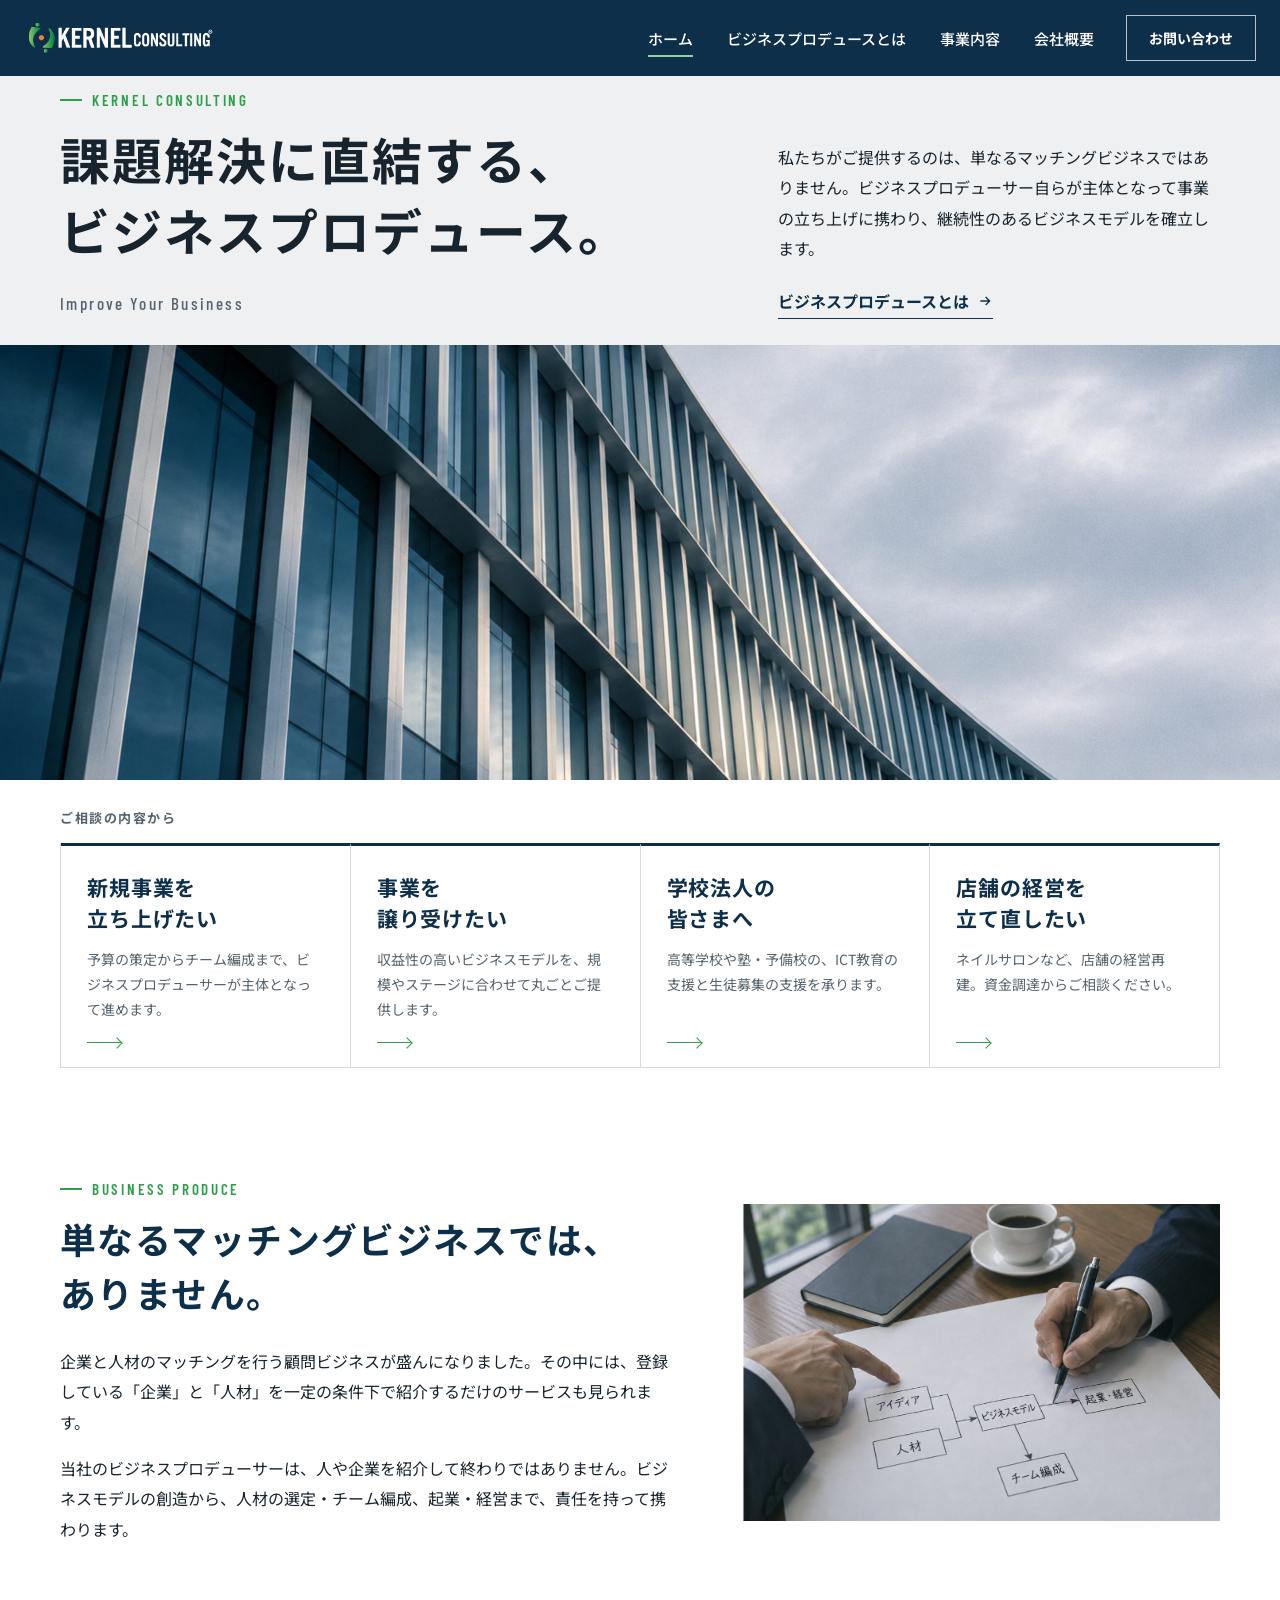
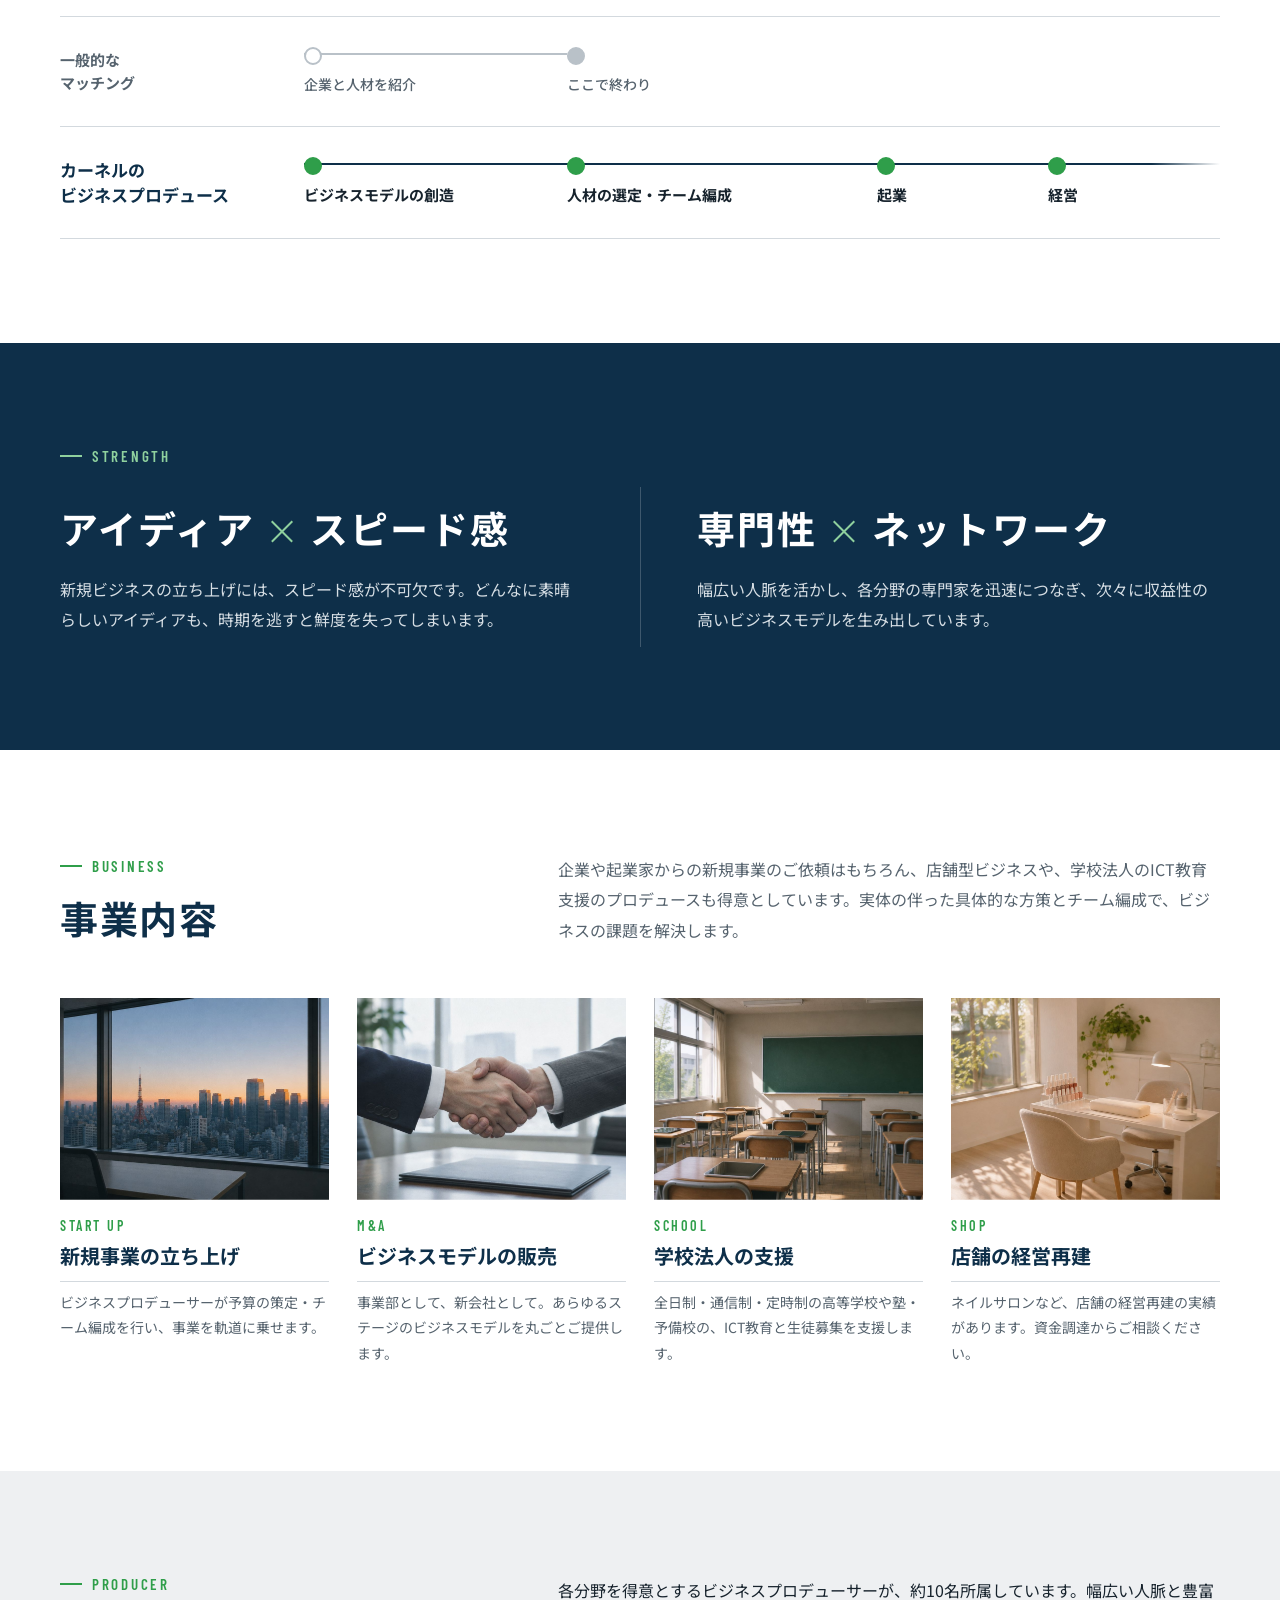
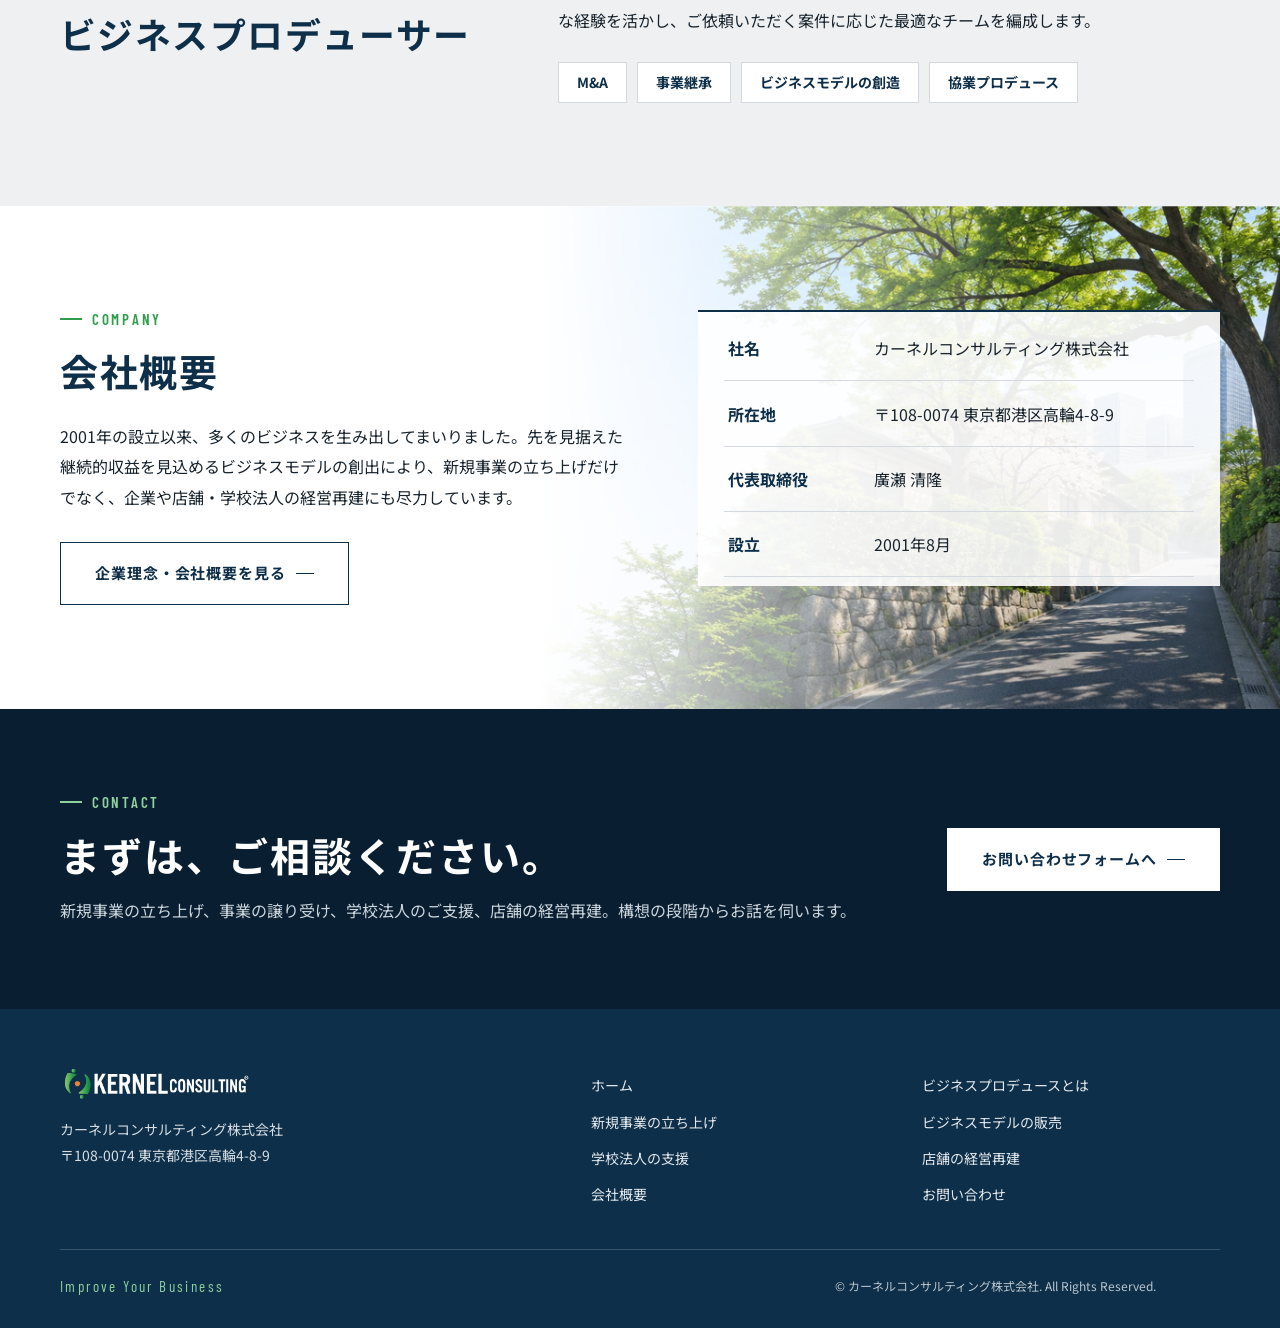
==== commit 5e166c34: "「ビジネスプロデュースとは」の写真：図の5つの枠に言葉を書き入れた画像に差し替え Co-Authored-By: Claude Fable 5.1 <noreply@anthropic.com>" ====
--- a/index.html
+++ b/index.html
@@ -12,7 +12,7 @@
 <link rel="preconnect" href="https://fonts.googleapis.com">
 <link rel="preconnect" href="https://fonts.gstatic.com" crossorigin>
 <link rel="stylesheet" href="https://fonts.googleapis.com/css2?family=Barlow+Condensed:wght@500;600&family=Noto+Sans+JP:wght@400;500;700&display=swap">
-<link rel="stylesheet" href="assets/css/style.css?v=202611060234">
+<link rel="stylesheet" href="assets/css/style.css?v=202611060242">
 </head>
 <body id="top" class="home">
 
@@ -55,7 +55,7 @@
 			<a href="#about" class="text-link fx from-r" style="--d:2.05s">ビジネスプロデュースとは<svg viewBox="0 0 24 24" width="16" height="16" aria-hidden="true"><path d="M5 12h14M13 6l6 6-6 6" fill="none" stroke="currentColor" stroke-width="2"/></svg></a>
 		</div>
 	</div>
-	<div class="hero-photo"><img src="assets/img/hero.jpg?v=202611060234" alt="" width="1920" height="1080"></div>
+	<div class="hero-photo"><img src="assets/img/hero.jpg?v=202611060242" alt="" width="1920" height="1080"></div>
 </section>
 
 <section class="entries" aria-label="ご相談の内容から探す">
@@ -95,7 +95,7 @@
 				<p>企業と人材のマッチングを行う顧問ビジネスが盛んになりました。その中には、登録している「企業」と「人材」を一定の条件下で紹介するだけのサービスも見られます。</p>
 				<p>当社のビジネスプロデューサーは、人や企業を紹介して終わりではありません。ビジネスモデルの創造から、人材の選定・チーム編成、起業・経営まで、責任を持って携わります。</p>
 			</div>
-			<div class="about-photo"><img src="assets/img/about.jpg?v=202611060234" alt="" width="1200" height="800" loading="lazy"></div>
+			<div class="about-photo"><img src="assets/img/about.jpg?v=202611060242" alt="" width="1200" height="800" loading="lazy"></div>
 		</div>
 
 		<div class="flow" role="img" aria-label="一般的なマッチングは紹介して終わり。カーネルコンサルティングのビジネスプロデュースは、ビジネスモデルの創造、人材の選定・チーム編成、起業、経営まで携わります。">
@@ -147,25 +147,25 @@
 		</div>
 		<ul class="biz-list">
 			<li><a href="business.html#startup">
-				<span class="biz-img"><img src="assets/img/biz-startup.jpg?v=202611060234" alt="" width="900" height="600" loading="lazy"></span>
+				<span class="biz-img"><img src="assets/img/biz-startup.jpg?v=202611060242" alt="" width="900" height="600" loading="lazy"></span>
 				<span class="biz-en">START UP</span>
 				<span class="biz-t">新規事業の立ち上げ</span>
 				<span class="biz-d">ビジネスプロデューサーが予算の策定・チーム編成を行い、事業を軌道に乗せます。</span>
 			</a></li>
 			<li><a href="business.html#ma">
-				<span class="biz-img"><img src="assets/img/biz-ma.jpg?v=202611060234" alt="" width="900" height="600" loading="lazy"></span>
+				<span class="biz-img"><img src="assets/img/biz-ma.jpg?v=202611060242" alt="" width="900" height="600" loading="lazy"></span>
 				<span class="biz-en">M&amp;A</span>
 				<span class="biz-t">ビジネスモデルの販売</span>
 				<span class="biz-d">事業部として、新会社として。あらゆるステージのビジネスモデルを丸ごとご提供します。</span>
 			</a></li>
 			<li><a href="business.html#school">
-				<span class="biz-img"><img src="assets/img/biz-school.jpg?v=202611060234" alt="" width="900" height="600" loading="lazy"></span>
+				<span class="biz-img"><img src="assets/img/biz-school.jpg?v=202611060242" alt="" width="900" height="600" loading="lazy"></span>
 				<span class="biz-en">SCHOOL</span>
 				<span class="biz-t">学校法人の支援</span>
 				<span class="biz-d">全日制・通信制・定時制の高等学校や塾・予備校の、ICT教育と生徒募集を支援します。</span>
 			</a></li>
 			<li><a href="business.html#shop">
-				<span class="biz-img"><img src="assets/img/biz-shop.jpg?v=202611060234" alt="" width="900" height="600" loading="lazy"></span>
+				<span class="biz-img"><img src="assets/img/biz-shop.jpg?v=202611060242" alt="" width="900" height="600" loading="lazy"></span>
 				<span class="biz-en">SHOP</span>
 				<span class="biz-t">店舗の経営再建</span>
 				<span class="biz-d">ネイルサロンなど、店舗の経営再建の実績があります。資金調達からご相談ください。</span>
@@ -207,7 +207,7 @@
 			<div><dt>設立</dt><dd>2001年8月</dd></div>
 		</dl>
 	</div>
-	<div class="town-bg"><img src="assets/img/takanawa.jpg?v=202611060234" alt="" width="1600" height="1067" loading="lazy"></div>
+	<div class="town-bg"><img src="assets/img/takanawa.jpg?v=202611060242" alt="" width="1600" height="1067" loading="lazy"></div>
 </section>
 
 <section class="cta">
@@ -249,6 +249,6 @@
 </footer>
 
 <a href="#top" class="to-top" id="toTop" aria-label="ページの先頭へ"><svg viewBox="0 0 24 24" width="18" height="18" aria-hidden="true"><path d="M5 15l7-7 7 7" fill="none" stroke="currentColor" stroke-width="2"/></svg></a>
-<script src="assets/js/main.js?v=202611060234"></script>
+<script src="assets/js/main.js?v=202611060242"></script>
 </body>
 </html>
